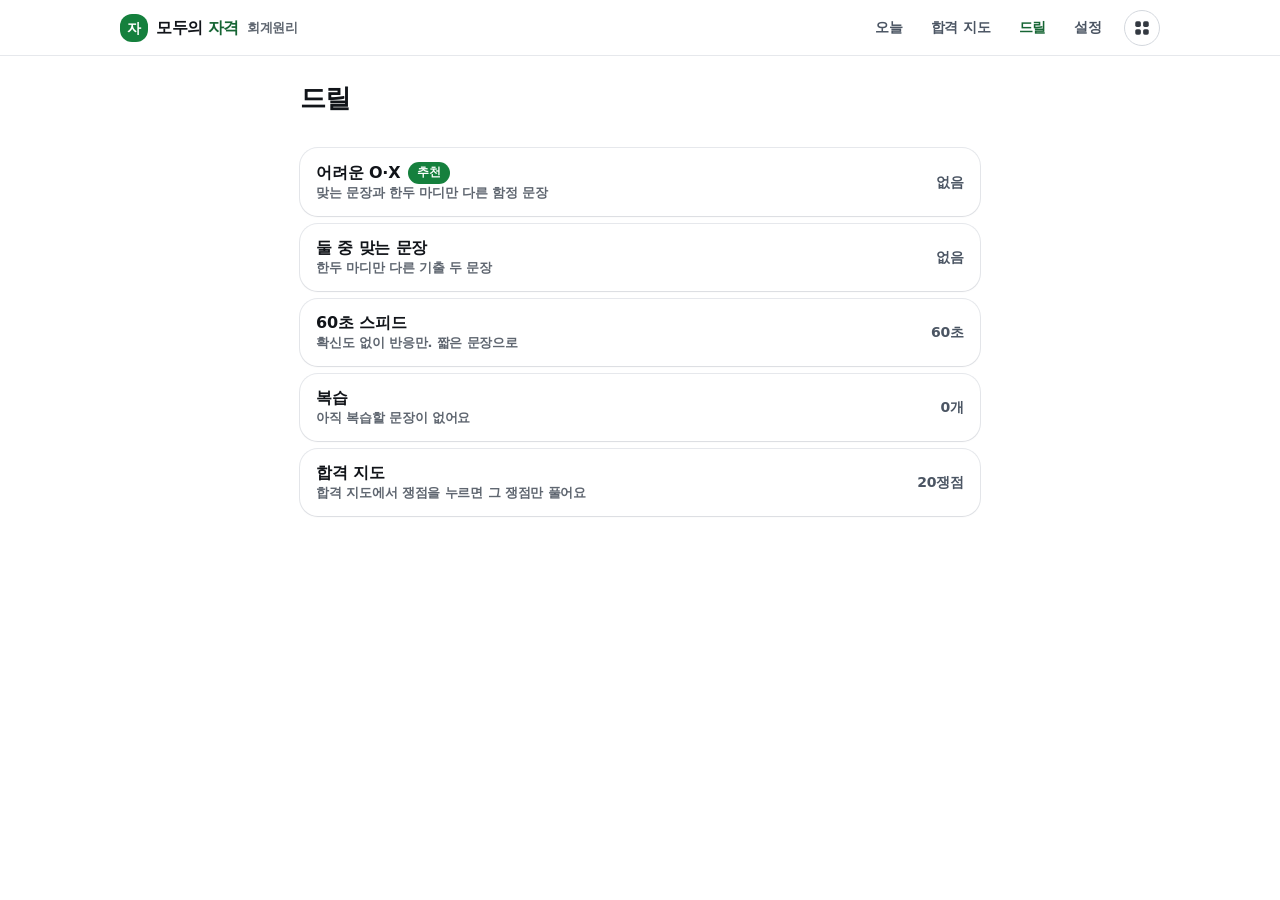
==== drill.html @ b1c2c56b "전 화면 정돈: 색 · 글자 · 판을 한 화면 규칙으로 (11-10) Co-Authored-By: Claude Sonnet 5.5 <noreply@anthropic.com>" ====
<!doctype html>
<html lang="ko">
<head>
<meta charset="utf-8">
<meta name="theme-color" content="#15803D">
<meta name="viewport" content="width=device-width,initial-scale=1,viewport-fit=cover">
<title>드릴 — 모두의 자격</title>
<link rel="icon" href="icons/favicon.svg">
<link rel="manifest" href="manifest.webmanifest">
<script>try{document.documentElement.dataset.skin=localStorage.getItem("mj.skin")||"white"}catch(e){document.documentElement.dataset.skin="white"}</script>
<link rel="stylesheet" href="css/app.css">
<style>
  .hd{padding:26px 0 4px}
  .hd h1{font-size:26px}
  .hd p{color:var(--ink-3);margin:4px 0 0}
  .row .n{font-weight:800;font-size:14px;color:var(--ink-3);white-space:nowrap}
</style>
</head>
<body>
<div class="page">
  <div class="hd"><h1>드릴</h1></div>
  <div class="list sec" id="ls"></div>
</div>
<script src="js/catalog.js"></script>
<script src="data/ready.js"></script>
<script src="js/boot.js"></script>
<script src="js/store.js"></script>
<script>
(function () {
  "use strict";
  GB.mountNav("drill.html");
  var S = GB.state(), done = Object.keys(S.pairs).filter(function (k) { return S.pairs[k].ok; }).length;
  var wrong = GB.wrongList().length, mis = Object.keys(S.ans).filter(function (id) { return S.ans[id].kind === "오개념"; }).length;
  var rows = [
    ["ox.html?mode=hard", "어려운 O·X", "맞는 문장과 한두 마디만 다른 함정 문장" + (mis ? " · 확신했는데 틀린 " + mis + "개 먼저" : ""), (GB.pairs().length ? GB.pairs().length + "개" : "없음")],
    ["ox.html?mode=pair", "둘 중 맞는 문장", "한두 마디만 다른 기출 두 문장", (GB.pairs().length ? done + " / " + GB.pairs().length : "없음")],
    ["ox.html?mode=speed", "60초 스피드", "확신도 없이 반응만. 짧은 문장으로", "60초"],
    ["ox.html?mode=wrong", "복습", wrong ? "최근에 틀린 것부터" : "아직 복습할 문장이 없어요", wrong + "개"],
    ["skilltree.html", "합격 지도", "합격 지도에서 쟁점을 누르면 그 쟁점만 풀어요", GB.nodes.length + "쟁점"]
  ];
  /* 지금 할 것: 복습할 문항이 있으면 복습, 없으면 목록 첫 줄 */
  var REC = (typeof wrong !== "undefined" && wrong && rows.filter(function (r) { return /mode=wrong/.test(r[0]); })[0]) ? "ox.html?mode=wrong" : rows[0][0];
  document.getElementById("ls").innerHTML = rows.map(function (r) {
    return '<a class="row" href="' + r[0] + '"><span class="t"><b>' + r[1] + (r[0] === REC ? '<em class="recpill">추천</em>' : "") + "</b><span>" + GB.esc(r[2]) + '</span></span><span class="n num">' + r[3] + "</span></a>";
  }).join("");
})();
</script>
<script src="js/zzsfx.js?v=1009a" defer></script><script src="js/zzajan.js?v=1009a" defer></script>
<script src="js/terrahome.js?v=1021a" data-slot=".nav .in" defer></script>
<script src="js/supa.config.js"></script>
<script src="js/research.js" data-service="jagyeok"></script>
</body>
</html>
---- css/app.css ----
.gc{display:inline-block;font-style:normal;font-size:.72em;font-weight:700;line-height:1;padding:.32em .6em;margin-left:.35em;border-radius:999px;vertical-align:.12em;color:#fff;background:#E5484D;letter-spacing:.02em}
/* ═══════════════════════════════════════════════════════════
   진격의 공시 · 행정법 — 화면 공통 (2026-09-23)

   색은 변수로만 쓴다. 화면 코드에 색을 박으면 다른 스킨이 깨진다.
   스킨 셋 — 화이트(기본: 흑백 + 빨강 하나, 모두의 통사 0922 기본과 같다) ·
             종이(크림 + 파랑, 모두의 수학) · 밤(어두움).
   ═══════════════════════════════════════════════════════════ */
@import url("https://cdn.jsdelivr.net/gh/orioncactus/pretendard@v1.3.9/dist/web/variable/pretendardvariable-dynamic-subset.min.css");

:root{
  --bg:#FFFFFF; --bg-2:#FAFAFB; --surface:#FFFFFF; --surface-2:#F7F8FA; --surface-3:#EFF1F4;
  --line:#E6E8EC; --line-2:#D3D7DD; --line-3:#B4BAC3;
  --ink:#111419; --ink-2:#333941; --ink-3:#4B5563; --ink-4:#5F6670;
  --cta:#15803D; --cta-2:#166534; --cta-soft:rgba(21,128,61,.10); --cta-line:rgba(21,128,61,.40);
  --ok:#16B364; --ok-soft:rgba(22,179,100,.10);
  --no:#E5322D; --no-soft:rgba(229,50,45,.08);
  --warn:#C2410C; --warn-soft:rgba(194,65,12,.09);      /* 오개념(확신 오답) — 빨강과 다르게 */
  --mark:rgba(21,128,61,.16);
  --lv0:#EFF1F4; --lv1:#F7C9CD; --lv2:#EE7A83; --lv3:#E5202E;   /* 성취 계단 — 진할수록 잘한 것 */
  --font:"Pretendard Variable",Pretendard,"Noto Sans KR","Malgun Gothic",system-ui,sans-serif;
  --r1:12px; --r2:12px; --r3:14px;
  --s1:8px; --s2:16px; --s3:24px; --s4:32px; --s5:48px;
  --nav-h:56px; --tab-h:62px;
  --nav-bg:rgba(255,255,255,.94);
  --shadow:0 1px 2px rgba(17,20,25,.05), 0 10px 24px -18px rgba(17,20,25,.28);
}
:root[data-skin="jelly"]{
  --bg:#FFF5F9; --bg-2:#FFEFF5; --surface:#FFFFFF; --surface-2:#FFF0F6; --surface-3:#FFE1EC;
  --line:#F6D3E0; --line-2:#EFBBD0; --line-3:#DE95B3;
  --ink:#2A1420; --ink-2:#44283A; --ink-3:#6A4659; --ink-4:#8A6377;
  --cta:#E8457F; --cta-2:#D12E68; --cta-soft:rgba(232,69,127,.09); --cta-line:rgba(232,69,127,.42);
  --ok:#16A34A; --ok-soft:rgba(132,204,22,.14);
  --no:#E11D48; --no-soft:rgba(225,29,72,.08);
  --warn:#C2410C; --warn-soft:rgba(194,65,12,.10);
  --mark:rgba(232,69,127,.16);
  --lv0:#FFE1EC; --lv1:#F9B6CE; --lv2:#F17AA6; --lv3:#E8457F;
  --nav-bg:rgba(255,245,249,.95);
}
:root[data-skin="night"]{
  --bg:#0B0D11; --bg-2:#0F1216; --surface:#14171C; --surface-2:#191D23; --surface-3:#22272E;
  --line:#262B33; --line-2:#323842; --line-3:#454D59;
  --ink:#F3F5F8; --ink-2:#D5DAE1; --ink-3:#AEB6C1; --ink-4:#8A929D;
  --cta:#16A34A; --cta-2:#22C55E; --cta-soft:rgba(22,163,74,.16); --cta-line:rgba(22,163,74,.45);
  --ok:#35D49A; --ok-soft:rgba(53,212,154,.13);
  --no:#FF4D57; --no-soft:rgba(255,77,87,.13);
  --warn:#F59E0B; --warn-soft:rgba(245,158,11,.14);
  --mark:rgba(22,163,74,.28);
  --lv0:#22272E; --lv1:#5A2A30; --lv2:#A8323B; --lv3:#FF4D57;
  --nav-bg:rgba(11,13,17,.9);
  --shadow:0 1px 2px rgba(0,0,0,.6), 0 18px 46px -22px rgba(0,0,0,.9);
}

*{box-sizing:border-box}
html{-webkit-text-size-adjust:100%}
body{margin:0;background:var(--bg);color:var(--ink);font-family:var(--font);
  font-size:16px;font-weight:500;line-height:1.6;letter-spacing:-.01em;word-break:keep-all;overflow-wrap:anywhere}
a{color:inherit}
button{font:inherit}
h1,h2,h3{letter-spacing:-.035em;line-height:1.3;margin:0;font-weight:800}
.page{max-width:760px;margin:0 auto;padding:0 16px 96px}
.muted{color:var(--ink-3)}
.num{font-variant-numeric:tabular-nums;font-weight:800}

/* ── 위 나비 (넓은 화면) · 아래 탭 (폰) ── */
.nav{position:sticky;top:0;z-index:60;height:var(--nav-h);background:var(--nav-bg);
  border-bottom:1px solid var(--line);backdrop-filter:saturate(1.2) blur(10px)}
.nav .in{max-width:1080px;margin:0 auto;height:100%;display:flex;align-items:center;gap:24px;padding:0 16px}
.logo{display:flex;align-items:baseline;gap:8px;text-decoration:none;font-weight:800;font-size:16px;letter-spacing:-.05em;white-space:nowrap}
.vh{position:absolute;width:1px;height:1px;overflow:hidden;clip:rect(0 0 0 0);white-space:nowrap}
.logo .sub{font-size:13px;font-weight:700;color:var(--ink-3);letter-spacing:-.02em}
.logo i{width:9px;height:9px;border-radius:12px;background:var(--cta);display:inline-block;transform:translateY(-1px) rotate(45deg)}
.navlinks{display:flex;gap:4px;margin-left:auto}
.navlinks a{text-decoration:none;color:var(--ink-3);font-weight:700;font-size:14px;padding:8px 12px;border-radius:var(--r1)}
.navlinks a:hover{color:var(--ink);background:var(--surface-2)}
.navlinks a.on{color:var(--ink);background:var(--surface-3)}
.tabbar{display:none}
@media (max-width:880px){
  .nav{backdrop-filter:none}                  /* fixed 자손의 기준 상자가 되어 탭이 위에 붙는다 — 끈다 */
  .navlinks{display:none}
  .tabbar{display:grid;grid-template-columns:repeat(4,1fr);position:fixed;left:0;right:0;bottom:0;z-index:70;
    height:calc(var(--tab-h) + env(safe-area-inset-bottom));padding-bottom:env(safe-area-inset-bottom);
    background:var(--nav-bg);border-top:1px solid var(--line)}
  .tabbar a{display:flex;flex-direction:column;align-items:center;justify-content:center;gap:2px;
    text-decoration:none;color:var(--ink-4);font-size:11.5px;font-weight:700}
  .tabbar a svg{width:22px;height:22px}
  .tabbar a.on{color:var(--cta)}
}

/* ── 부품 ── */
.card{background:var(--surface);border:1px solid var(--line);border-radius:var(--r3);padding:20px}
.btn{appearance:none;display:inline-flex;align-items:center;justify-content:center;gap:8px;
  border:0;border-radius:var(--r2);background:var(--cta);color:#fff;font-weight:800;font-size:16px;
  padding:15px 22px;cursor:pointer;text-decoration:none;transition:transform .08s,background .12s}
.btn:hover{background:var(--cta-2)}
.btn:active{transform:translateY(1px)}
.btn.block{display:flex;width:100%}
.btn.ghost{background:transparent;color:var(--ink-2);border:1.5px solid var(--line-2)}
.btn.ghost:hover{border-color:var(--ink-4);background:var(--surface-2)}
.btn.sm{font-size:14px;padding:10px 14px}
.btn:disabled{opacity:.4;cursor:default}
.chip{display:inline-flex;align-items:center;gap:4px;font-size:13px;font-weight:700;color:var(--ink-3);
  border:1px solid var(--line-2);border-radius:999px;padding:2px 10px;white-space:nowrap}
.chip.cta{color:var(--cta);border-color:var(--cta-line);background:var(--cta-soft)}
.bdg{position:absolute;top:-9px;right:10px;font-size:11.5px;font-weight:800;color:#fff;background:var(--cta);
  border-radius:999px;padding:1px 8px}
.bar{height:6px;border-radius:999px;background:var(--surface-3);overflow:hidden}
.bar i{display:block;height:100%;background:var(--cta);border-radius:999px}
.sec{margin-top:28px}
.sec>h2{font-size:16px;margin-bottom:10px;color:var(--ink-2)}
.list{display:flex;flex-direction:column;gap:8px}
.row{display:flex;align-items:center;gap:12px;padding:14px 16px;background:var(--surface);
  border:1px solid var(--line);border-radius:var(--r2);text-decoration:none}
.row:hover{border-color:var(--line-3)}
.row .t{flex:1;min-width:0}
.row .t b{display:block;font-size:16px}
.row .t span{display:block;font-size:14px;color:var(--ink-3)}
.row .go{color:var(--ink-4);font-weight:800}

/* ── O·X 한 문장 ── */
.prog{display:flex;gap:4px;margin:14px 0 10px}
.prog i{flex:1;height:5px;border-radius:999px;background:var(--surface-3)}
.prog i.ok{background:var(--ok)} .prog i.no{background:var(--no)} .prog i.warn{background:var(--warn)} .prog i.now{background:var(--ink-4)}
.qcard{background:var(--surface);border:1px solid var(--line-2);border-radius:var(--r3);padding:22px 20px}
.qcard .src{display:flex;flex-wrap:wrap;gap:6px;align-items:center;margin-bottom:12px}
.qcard .src .chip{max-width:100%;white-space:normal;border-radius:12px;line-height:1.35;padding:3px 10px}
.sent{font-size:20px;line-height:1.7;font-weight:600;letter-spacing:-.02em;margin:0}
mark{background:var(--mark);color:inherit;border-radius:12px;padding:0 1px}
.step{margin-top:18px}
.step h3{font-size:14px;color:var(--ink-3);font-weight:700;margin-bottom:8px}
.conf{display:grid;grid-template-columns:repeat(2,1fr);gap:8px}
.conf button{appearance:none;border:1.5px solid var(--line-2);background:var(--surface);color:var(--ink-2);
  border-radius:var(--r2);padding:12px 6px;font-size:16px;font-weight:700;cursor:pointer}
.conf button[aria-pressed="true"]{border-color:var(--cta);color:var(--cta-2);background:var(--cta-soft)}
.oxb{display:grid;grid-template-columns:1fr 1fr;gap:10px;margin-top:10px}
.oxb button{appearance:none;border:2px solid var(--line-2);background:var(--surface-2);color:var(--ink);
  border-radius:var(--r3);height:150px;font-size:26px;font-weight:800;cursor:pointer;line-height:1}
@media (max-width:420px){.oxb button{height:120px;font-size:26px}}
.oxb button:disabled{cursor:default;opacity:.35}
.oxb button[data-s="ok"]{border:3px solid var(--ok);color:var(--ok);background:var(--ok-soft);opacity:1}
.oxb button[data-s="no"]{border:3px solid var(--no);color:var(--no);background:var(--no-soft);opacity:1}
.hint{font-size:14px;color:var(--ink-4);text-align:center;margin-top:8px}
.verdict{margin-top:14px;border-radius:var(--r3);padding:16px 18px;border:1.5px solid var(--line-2);background:var(--surface-2)}
.verdict.good{border-color:var(--ok);background:var(--ok-soft)}
.verdict.bad{border-color:var(--no);background:var(--no-soft)}
.verdict.warn{border-color:var(--warn);background:var(--warn-soft)}
.verdict .top{display:flex;align-items:center;gap:10px;margin-bottom:6px}
.verdict .mk{font-size:20px;font-weight:800;line-height:1}
.verdict.good .mk{color:var(--ok)} .verdict.bad .mk{color:var(--no)} .verdict.warn .mk{color:var(--warn)}
.verdict .say{font-size:16px;font-weight:700;margin:0}
.verdict .ans{font-size:14px;color:var(--ink-2);margin:8px 0 0}
.pair{margin-top:12px;border-top:1px dashed var(--line-2);padding-top:12px}
.pair .lab{font-size:13px;font-weight:800;color:var(--ink-3);margin-bottom:6px}
.pair p{margin:0 0 6px;font-size:16px;line-height:1.65}
.acts{display:flex;gap:8px;margin-top:14px}
.acts .btn{flex:1}
.tmr{height:4px;border-radius:999px;background:var(--surface-3);overflow:hidden;margin-top:12px}
.tmr i{display:block;height:100%;background:var(--ink-3);transition:width .1s linear}
.tmr.low i{background:var(--no)}

/* 짝 두 문장 고르기 */
.two{display:grid;gap:10px;margin-top:12px}
.two button{appearance:none;text-align:left;border:2px solid var(--line-2);background:var(--surface);color:var(--ink);
  border-radius:var(--r3);padding:14px 16px;font-size:16px;line-height:1.65;font-weight:600;cursor:pointer;display:flex;gap:10px}
.two button b{flex:none;width:26px;height:26px;border-radius:50%;background:var(--surface-3);display:grid;place-items:center;font-size:14px}
.two button[data-s="ok"]{border:3px solid var(--ok);background:var(--ok-soft)}
.two button[data-s="no"]{border:3px solid var(--no);background:var(--no-soft)}
.two button:disabled{cursor:default}

/* 맞는 문장 모아 읽기 */
.readlist{display:flex;flex-direction:column;gap:10px;margin-top:12px}
.readlist p{margin:0;background:var(--surface);border:1px solid var(--line);border-left:4px solid var(--ok);
  border-radius:var(--r2);padding:12px 14px;font-size:16px;line-height:1.7}
.readlist p small{display:block;color:var(--ink-4);font-size:13px;margin-top:4px}

/* 끝 화면 */
.done{text-align:center;padding:36px 8px}
.done .big{font-size:26px;font-weight:800;letter-spacing:-.05em;line-height:1}
.grid3{display:grid;grid-template-columns:repeat(3,1fr);gap:8px;margin-top:16px}
.grid3 div{background:var(--surface);border:1px solid var(--line);border-radius:var(--r2);padding:12px 6px;text-align:center}
.grid3 b{display:block;font-size:20px;font-weight:800}
.grid3 span{font-size:13px;color:var(--ink-3)}

/* ── 스킬트리(옛 판 궤도) 호환 토큰 — skilltree.html 이 옛 base.css 이름을 쓴다 ── */
:root{
  --title:var(--font); --kr:var(--font); --mono:var(--font); --tw:800; --tls:-.05em; --s6:64px;
  --red:var(--cta); --red-2:var(--cta-2); --red-soft:var(--cta-soft); --red-line:var(--cta-line);
  --stage:#FFFFFF; --stage-2:#FFFFFF; --stage-line:#DEE1E6; --stage-ink:#111419; --stage-ink-2:#6B717A;
  --star:#E6E8EC; --neb-1:rgba(229,32,46,.07); --neb-2:rgba(17,20,25,.03); --core-glow:#E5202E;
  --fam-geo:#E5202E; --fam-soc:#8E1420; --fam-eth:#FF6A74; --mint:#B0353A;
}
:root[data-skin="jelly"]{
  --stage:#FFFFFF; --stage-2:#FFF7FA; --stage-line:#F6D3E0; --stage-ink:#2A1420; --stage-ink-2:#6A4659;
  --star:#F6D3E0; --neb-1:rgba(232,69,127,.07); --neb-2:rgba(42,20,32,.03); --core-glow:#E8457F;
  --fam-geo:#E8457F; --fam-soc:#9D174D; --fam-eth:#F472B6; --mint:#BE185D;
}
:root[data-skin="night"]{
  --stage:#070B14; --stage-2:#0C1424; --stage-line:#2B3D5C; --stage-ink:#DEE8F8; --stage-ink-2:#A9BEDF;
  --star:#CFE0FF; --neb-1:rgba(66,110,190,.18); --neb-2:rgba(150,80,200,.14); --core-glow:#4E7BD6;
  --fam-geo:#4FC3E8; --fam-soc:#F5CC4A; --fam-eth:#B48CF2; --mint:#2FE0CE;
}

/* 아래 메뉴는 풀이 화면에도 둔다(선호대장 1차 — 반드시 있어야 함). 「다음」이 메뉴에 깔리지 않게 아래 여백을 넉넉히 */
.focus .page{padding-bottom:calc(var(--tab-h) + 48px)}
#after{scroll-margin-bottom:calc(var(--tab-h) + 24px)}
/* 사례형 문장 — 발문의 사례 글을 문장 위에 붙인다 */
.case{font-size:14px;line-height:1.65;color:var(--ink-2);background:var(--surface-2);border:1px solid var(--line);
  border-radius:var(--r2);padding:10px 12px;margin-bottom:12px}
.case b{display:inline-block;font-size:13px;font-weight:800;color:var(--ink-3);margin-right:6px}

/* ── 1차 판정 반영(0924) — 점등·보상·징검다리·해설 보기 ── */
.qcard.glow-ok{background:var(--ok-soft);border-color:var(--ok)}
.qcard.glow-no{background:var(--no-soft);border-color:var(--no)}
.reward{display:inline-flex;align-items:center;gap:4px;font-weight:800;color:var(--ok);font-size:16px;animation:pop .5s ease}
@keyframes pop{0%{transform:scale(.6);opacity:0}60%{transform:scale(1.15);opacity:1}100%{transform:scale(1)}}
.stones{display:flex;align-items:center;gap:6px;margin:14px 0 10px;min-width:0}
.stones i{width:12px;height:12px;border-radius:12px;background:var(--surface-3);flex:0 1 12px;min-width:4px}
.stones i.ok{background:var(--ok)} .stones i.no{background:var(--no)} .stones i.warn{background:var(--warn)}
.stones i.now{background:var(--ink);transform:scale(1.25)}
.stones .left{margin-left:auto;flex:none;padding-left:6px;font-size:14px;font-weight:800;color:var(--ink-3);white-space:nowrap}
.expl{margin-top:10px}
.expl>button{appearance:none;border:0;background:none;padding:6px 0;font-weight:800;font-size:14px;color:var(--ink-2);cursor:pointer;text-decoration:underline;text-underline-offset:4px}
.expl .body{display:none}
.expl.open .body{display:block}
/* 홈 — 불꽃·방패·출석 */
.flame{display:inline-flex;align-items:center;gap:4px}
.flame svg{width:22px;height:22px}
.shield{display:inline-flex;align-items:center;gap:8px;font-weight:800}
.shield svg{width:34px;height:38px}
.cal{display:grid;grid-template-columns:repeat(7,1fr);gap:4px;margin-top:8px}
.cal i{aspect-ratio:1;border-radius:12px;background:var(--surface-3);font-style:normal;font-size:11.5px;font-weight:800;
  display:grid;place-items:center;color:var(--ink-4)}
.cal i.on{background:var(--cta);color:#fff}
.cal i.today{outline:2px solid var(--ink);outline-offset:-2px}
.cal i.blank{background:none}
.cal b{font-size:11.5px;text-align:center;color:var(--ink-3)}

/* 기출 풀기(4지선다) */
.mcb{display:grid;gap:8px;margin-top:10px}
.mcb button{appearance:none;text-align:left;border:2px solid var(--line-2);background:var(--surface-2);color:var(--ink);
  border-radius:var(--r3);padding:14px 16px;font-size:16px;line-height:1.6;font-weight:600;cursor:pointer;display:flex;gap:10px}
.mcb button b{flex:none;font-weight:800}
.mcb button:disabled{cursor:default}
.mcb button[data-s="ok"]{border:3px solid var(--ok);background:var(--ok-soft)}
.mcb button[data-s="no"]{border:3px solid var(--no);background:var(--no-soft)}
.mcb.lock{opacity:.35;pointer-events:none}
.mcdata{white-space:pre-wrap;font-size:14px;line-height:1.75}

/* 발문 주제 — 선지가 주제를 받아 쓰는 과목(행정학 등) */
.topic{display:inline-block;font-size:14px;font-weight:800;color:var(--ink);background:var(--surface-3);border-radius:var(--r1);padding:3px 10px;margin-bottom:10px}

/* ── 2026-11-10 브랜드 포인트 색 통일 — 공용 zzstrat.js 의 빨강·검정 단추를 이 앱 포인트 색으로(공용 파일은 안 고침) ── */
html #zsy .nx{background:var(--cta)}
html #zsy .pg i{background:var(--cta)}
html .zs-fab,html .zs-btn{border-color:var(--cta)}
html .zs-fab svg,html .zs-btn svg{color:var(--cta)}
html #zs .vl i{background:var(--cta)}
.stones i.now{background:var(--cta)}
html #zs,html #zst,html #zsy{--zs-red:var(--cta)}
html #zzc .bub .go{background:var(--cta)}
html #zzc .bub .dots i.on{background:var(--cta)}

/* ══ 2026-11-10 화면 표준(테라러닝_허브\공용\디자인\화면표준_1110.md) — 흰 화면 기준. 밤·젤리 스킨은 색만 자기 값, 크기·모양은 이 표준 ══ */
:root{--pt-ink:color-mix(in srgb,var(--cta) 78%,#111419);--card-sh:0 1px 2px rgba(17,20,25,.05),0 0 0 1px #E6E8EC;--nav-h:56px;--tab-h:62px}
html body .page{max-width:720px;padding:0 20px calc(var(--tab-h) + 40px + env(safe-area-inset-bottom))}
html .th-home{display:none!important}

/* 1. 머리띠 */
html body .nav{height:56px;background:rgba(255,255,255,.94);border-bottom:1px solid #E6E8EC}
:root[data-skin="night"] body .nav{background:var(--nav-bg);border-bottom-color:var(--line)}
html body .nav .in{max-width:1080px;gap:10px;padding:0 20px}
html body .logo{flex:1 1 auto;min-width:0;align-items:center;gap:8px;font:800 16px/1 var(--font);letter-spacing:-.03em}
html body .logo i{display:none}
html body .logo .mk{flex:none;width:28px;height:28px;border-radius:12px;background:var(--cta);color:#fff;display:grid;place-items:center;font:800 14px/1 var(--font);letter-spacing:0}
html body .logo .nm{white-space:nowrap;color:var(--ink)}
html body .logo .nm em{font-style:normal;color:var(--pt-ink)}
html body .logo .sub{min-width:0;overflow:hidden;text-overflow:ellipsis;white-space:nowrap;font:600 13px/1 var(--font);color:#5F6670;letter-spacing:-.01em}
html body .navlinks{margin-left:0}
.gridbtn{flex:none;width:36px;height:36px;border-radius:50%;border:1px solid #D3D7DD;background:var(--surface);color:var(--ink-2);display:grid;place-items:center;text-decoration:none}
.gridbtn svg{width:18px;height:18px}

/* 2. 아래 탭 */
@media (max-width:959px){
  html body .nav .navlinks{display:none}
  html body .tabbar{display:grid;grid-template-columns:none;grid-auto-flow:column;grid-auto-columns:1fr;position:fixed;left:0;right:0;bottom:0;z-index:70;
    height:calc(62px + env(safe-area-inset-bottom));padding-bottom:env(safe-area-inset-bottom);background:rgba(255,255,255,.94);border-top:1px solid #E6E8EC;backdrop-filter:blur(10px)}
  :root[data-skin="night"] body .tabbar{background:var(--nav-bg);border-top-color:var(--line)}
}
@media (min-width:960px){html body .tabbar{display:none}}
html body .tabbar a{gap:3px;color:#5F6670;font:700 11.5px/1 var(--font);background:none}
html body .tabbar a svg{width:23px;height:23px;stroke-width:2.1}
html body .tabbar a.on{color:var(--pt-ink);background:none}
html body .navlinks a.on{background:none;color:var(--pt-ink)}
/* 떠 있는 합격전략 알약 — 탭 위 12px · 오른쪽 16px */
html #strat{position:fixed;right:16px;bottom:calc(62px + 12px + env(safe-area-inset-bottom));z-index:65;margin:0!important;width:auto}
html .zs-btn,html .zs-fab{position:fixed;right:16px;bottom:calc(62px + 12px + env(safe-area-inset-bottom));left:auto;top:auto;z-index:65;height:38px;display:inline-flex;align-items:center;gap:6px;
  padding:0 14px;border-radius:999px;background:#fff;border:1.5px solid var(--cta);color:var(--pt-ink);font:800 14px/1 var(--font);box-shadow:var(--card-sh)}
@media (min-width:960px){html #strat,html .zs-btn,html .zs-fab{bottom:24px}}
html #strat .zs-btn{position:static}
.focus .zs-btn,.focus .zs-fab,.focus #strat{display:none}

/* 공통 부품 */
html body .card{border-radius:18px;border:0;box-shadow:var(--card-sh)}
html body .btn{min-height:54px;padding:0 22px;border-radius:14px;font:800 16px/1 var(--font);background:var(--cta);color:#fff;box-shadow:none}
html body .btn:hover{background:var(--cta-2)}
html body .btn.ghost{background:transparent;color:var(--ink-2);box-shadow:none}
html body .btn.sm{min-height:40px;font-size:14px;border-radius:12px}
html body .btn.block{box-shadow:0 14px 30px -14px color-mix(in srgb,var(--cta) 60%,transparent)}

/* 3. 홈 */
html body .subs{gap:8px;padding:14px 0 0}
html body .subs a,html body .subs span{height:34px;display:inline-flex;align-items:center;padding:0 14px;border-radius:999px;border:1px solid #D3D7DD;background:var(--surface);color:#4B5563;font:700 14px/1 var(--font)}
html body .subs a.on{background:var(--cta-soft);border-color:transparent;color:var(--pt-ink)}
html body .subs span{color:#5F6670;border-style:dashed}
html body .exam{padding:18px 0 0}
html body .exam .k{font:600 13px/1.4 var(--font);color:#5F6670;display:block}
html body .exam .d{font:800 26px/1.1 var(--font);letter-spacing:-.04em;margin-top:4px}
html body .exam .d small{font:700 13px/1 var(--font);color:#5F6670;margin-left:8px;letter-spacing:-.01em}
html body .todo{margin-top:16px;padding:18px;border:0;border-radius:18px;background:var(--surface);box-shadow:var(--card-sh)}
html body .todo h2{font:800 20px/1.3 var(--font)}
html body .todo .t{font:600 14px/1.5 var(--font);color:#4B5563;margin:4px 0 0}
html body .todo ul,html body .todo ol{list-style:none;margin:14px 0 16px;padding:0;display:flex;flex-direction:column;gap:6px;counter-reset:s}
html body .todo li{display:grid;grid-template-columns:34px minmax(0,1fr) auto;column-gap:12px;align-items:center;padding:8px 10px;border-radius:14px;counter-increment:s;background:none;font-size:inherit}
html body .todo li::before{content:counter(s);grid-row:1/3;grid-column:1;position:static;width:34px;height:34px;border-radius:50%;background:#EFF1F4;color:#4B5563;display:grid;place-items:center;font:800 14px/1 var(--font)}
html body .todo li.ok::before{content:"✓";color:#16B364}
html body .todo li:first-child:not(.up):not(.ok),html body .todo li.now{background:var(--cta-soft)}
html body .todo li:first-child:not(.up):not(.ok)::before,html body .todo li.now::before{background:var(--cta);color:#fff}
html body .todo li b{grid-column:2;grid-row:1;min-width:0;display:block;font:800 14px/1.3 var(--font);color:var(--ink);letter-spacing:-.02em}
html body .todo li>span{grid-column:2;grid-row:2;display:block;font:600 13px/1.4 var(--font);color:var(--ink-4)}
html body .todo li>span.mn{grid-column:3;grid-row:1/3;font:700 13px/1 var(--font);color:#4B5563;white-space:nowrap}
html body .todo li[data-href]{cursor:pointer}
html body .todo .bar{margin:0 0 14px}
html body .todo .btn.block{display:flex;width:100%;margin-top:0}
html body .todo .btn.block+.btn.block{margin-top:10px}
html body .mini{gap:10px;margin-top:12px}
html body .mini div{padding:14px 16px;border:0;border-radius:18px;background:var(--surface);box-shadow:var(--card-sh)}
html body .mini b{font:800 20px/1.2 var(--font)}
html body .mini span{font:600 13px/1.4 var(--font);color:#5F6670}
html body .att{margin-top:12px;padding:16px;border-radius:18px;background:var(--surface);box-shadow:var(--card-sh)}
html body .att h3{font:800 16px/1.3 var(--font);color:var(--ink);margin-bottom:10px}
html body .att summary{font:700 14px/1.4 var(--font);color:var(--ink-2);cursor:pointer}
html body .cal.wkrow{display:flex;justify-content:space-between;gap:4px;margin-top:0}
html body .cal.wkrow i{flex:none;width:34px;height:34px;aspect-ratio:auto;border-radius:50%;background:#EFF1F4;color:#4B5563;font:700 13px/1 var(--font);display:grid;place-items:center}
html body .cal.wkrow i.on{background:var(--cta);color:#fff}
html body .cal.wkrow i.today{outline:2px solid var(--cta);outline-offset:1px}
html body .alt{margin-top:24px}
html body .alt h3{font:800 14px/1.3 var(--font);color:var(--ink);margin-bottom:10px}
html body .row{padding:14px 16px;border:0;border-radius:18px;background:var(--surface);box-shadow:var(--card-sh)}
html body .row .t b{font:800 16px/1.3 var(--font)}
html body .row .t span{font:600 13px/1.4 var(--font);color:#5F6670}
html body .row .go{flex:none;width:32px;height:32px;border-radius:50%;background:#F6F7F9;display:grid;place-items:center;font-size:16px;color:#4B5563}

/* 4. 문제 화면 */
.focus .tabbar,.focus .nav{display:none}
.focus .page{padding-bottom:calc(54px + 44px + env(safe-area-inset-bottom))}
html body .hd{display:flex;align-items:center;gap:10px}
html body.focus .hd{position:sticky;top:0;z-index:60;height:56px;margin:0 -20px;padding:0 20px;background:rgba(255,255,255,.94);border-bottom:1px solid #E6E8EC}
:root[data-skin="night"] body.focus .hd{background:var(--nav-bg);border-bottom-color:var(--line)}
html body.focus .hd h1{flex:1;min-width:0;font:800 16px/1.2 var(--font);letter-spacing:-.03em;white-space:nowrap;overflow:hidden;text-overflow:ellipsis}
html body.focus .hd .cnt{flex:none;font:700 13px/1 var(--font);color:#4B5563}
html body.focus .hd .x,html body.focus .hd .bk{flex:none;width:36px;height:36px;border-radius:50%;border:1px solid #D3D7DD;display:grid;place-items:center;padding:0;color:var(--ink-2);text-decoration:none;font-size:16px;line-height:1}
html body.focus .hd .bk{font-size:26px;padding-bottom:3px}
html body .stones{display:block;position:sticky;top:56px;z-index:59;height:4px;margin:0 -20px;padding:0;border-radius:0;background:#EFF1F4;overflow:hidden;max-width:none}
html body .stones i{display:block;height:100%;width:0;border-radius:0;background:var(--cta);transform:none;transition:width .25s}
html body .qcard{margin-top:16px;padding:18px;border:0;border-radius:18px;background:var(--surface);box-shadow:var(--card-sh)}
html body .qcard.glow-ok,html body .qcard.glow-no{background:var(--surface);border:0}
html body .qcard .src{gap:6px;margin-bottom:12px}
html body .qcard .chip{height:26px;padding:0 10px;border:0;border-radius:999px;background:#F6F7F9;color:#4B5563;font:700 13px/1 var(--font);display:inline-flex;align-items:center}
html body .sent{font:600 16px/1.6 var(--font);color:var(--ink)}
html body .step{margin-top:14px}
html body .step h3{font:700 13px/1.3 var(--font);color:#4B5563;margin-bottom:8px}
html body .conf{gap:10px}
html body .conf button{height:44px;padding:0;border-radius:12px;border:1.5px solid #D3D7DD;background:var(--surface);color:var(--ink);font:700 14px/1 var(--font)}
html body .conf button[aria-pressed="true"]{border-color:var(--cta);background:var(--cta-soft);color:var(--pt-ink)}
html body .oxb{gap:10px;margin-top:10px}
html body .oxb button{height:64px;border-radius:14px;border:1.5px solid #D3D7DD;background:var(--surface);color:var(--ink);font:800 26px/1 var(--font);opacity:1}
html body .oxb button:disabled{opacity:1;color:#5F6670}
html body .oxb button[data-s="ok"]{border:1.5px solid #16B364;color:#16B364;background:rgba(22,179,100,.10)}
html body .oxb button[data-s="no"]{border:1.5px solid #E5322D;color:#E5322D;background:rgba(229,50,45,.08)}
html body .mcb button,html body .two button{min-height:52px;border-radius:14px;border:1.5px solid #D3D7DD;background:var(--surface);padding:12px 14px;font:600 16px/1.5 var(--font);color:var(--ink)}
html body .mcb button[data-s="ok"],html body .two button[data-s="ok"]{border:1.5px solid #16B364;background:rgba(22,179,100,.10)}
html body .mcb button[data-s="no"],html body .two button[data-s="no"]{border:1.5px solid #E5322D;background:rgba(229,50,45,.08)}
html body .hint{font:600 13px/1.4 var(--font);color:#5F6670}
html body .verdict{margin-top:14px;padding:14px 16px;border:0;border-radius:14px}
html body .verdict.good{background:rgba(22,179,100,.08)}
html body .verdict.bad{background:rgba(229,50,45,.06)}
html body .verdict .say,html body .verdict .top b{font:800 14px/1.4 var(--font)}
html body .verdict.good .mk{color:#16B364}
html body .verdict.bad .mk{color:#E5322D}
html body .acts{position:sticky;bottom:0;z-index:50;margin:16px -20px 0;padding:10px 20px calc(10px + env(safe-area-inset-bottom));background:var(--surface);border-top:1px solid #E6E8EC}
html body .acts .btn{min-height:54px;box-shadow:none}

/* 5. 설정·목록 */
html body .hd h1{font:800 26px/1.3 var(--font)}
html body details{border:0;border-radius:18px;box-shadow:var(--card-sh);background:var(--surface)}
html body summary{font:800 16px/1.3 var(--font)}
html body .seg button{min-height:44px;padding:0 14px;border-radius:12px;border:1.5px solid #D3D7DD;background:var(--surface);color:var(--ink-2);font:700 14px/1 var(--font)}
html body .seg button[aria-pressed="true"]{border-color:var(--cta);background:var(--cta-soft);color:var(--pt-ink)}
html body input[type=text],html body input[type=date]{min-height:44px;border-radius:12px;border:1.5px solid #D3D7DD}
html body .acts{position:fixed;left:0;right:0;bottom:0;margin:0}
html body .verdict.warn{background:rgba(229,50,45,.06)}
html body .verdict.warn .mk{color:#E5322D}
html body .att details{margin-top:10px;border:0;border-radius:0;box-shadow:none;background:none}
html body .att summary{padding:0;display:block}
html .f #strat,html .f .zs-btn{position:static;right:auto;bottom:auto;z-index:auto}
html body .att summary{display:list-item}
:root[data-skin="night"]{--card-sh:0 0 0 1px var(--line)}
html body .page{padding-bottom:calc(62px + 38px + 24px + env(safe-area-inset-bottom))}
html .zs-btn,html .zs-fab{box-shadow:0 6px 18px -8px rgba(17,20,25,.22)}
html #strat .zs-btn{box-shadow:0 6px 18px -8px rgba(17,20,25,.22)}
html .f .zs-btn{box-shadow:none}
.gridbtn svg{fill:currentColor;stroke:none}
/* 풀이 창 단추 자리(화면표준 8절) — 문제 판 바로 아래 왼쪽 */
html body .padrow{display:flex;justify-content:flex-start;margin-top:10px}
body.tpad-open .page{padding-bottom:calc(64vh + 54px + 40px)}
body.tpad-open .acts{bottom:min(64vh,calc(100vh - 72px));z-index:2147481001}
body.tpad-big .acts{display:none}
html body .padrow,html body .padrow .tpad-btn{scroll-margin-top:132px;scroll-margin-bottom:110px}
html body #tpad .hd{position:static!important;margin:0!important;height:auto!important;padding:10px 14px 8px!important;background:none!important;border-bottom:0!important;gap:8px!important}
/* tera-pad.js 는 창을 처음 열 때에야 스타일을 싣는다 → 단추 모양을 앱 css 가 먼저 준다(8절 표준 단추) */
.tpad-btn{display:inline-flex;align-items:center;gap:7px;height:44px;padding:0 14px;border-radius:12px;border:1.5px solid #D3D7DD;background:#fff;color:#111419;font:700 14px/1 var(--font);cursor:pointer}
.tpad-btn svg{width:18px;height:18px;flex:none;color:var(--cta)}
/* 화면표준 10절 — 「추천」 표시: 높이 22px 알약 · 포인트 단색 바탕 · 흰 글자 800 11.5px. 한 화면에 한 곳만 */
.recpill{display:inline-flex;align-items:center;height:22px;padding:0 9px;border-radius:999px;background:var(--cta);color:#fff;font:800 11.5px/1 var(--font);margin-left:8px;vertical-align:middle;font-style:normal;letter-spacing:0}
html body .tiercard{display:flex;align-items:center;gap:14px;margin-top:16px;padding:14px 18px;border-radius:18px;background:var(--surface);box-shadow:var(--card-sh)}
html body .tiercard b{display:block;font:800 20px/1.2 var(--font)}
html body .tiercard span{font:600 13px/1.4 var(--font);color:#5F6670}
html body .tm-go{color:#fff}

/* ── tera-q.css (공용 문제 화면 부품, 2026-11-10) ── */
/* 테라러닝 문제 화면 공용 모양 (2026-11-10 허브) — 크기 · 배치의 본은 마이메르시 문풀 화면(실측 값은 화면표준 12절)
 * 색은 앱의 --pt. 클래스는 전부 tq- 로 시작한다. tera-q.js 와 같이 싣는다.
 * 화면 틀: .tq-top(머리) → .tq-prog(진행) → .tq-meta(번호 · 최빈출 · 단추) → .tq-stem(발문) → .tq-choices | .tq-ox → .tq-exp(해설) · .tq-bar(아래 줄) · .tq-omr(답안 번호판)
 */
:root { --tq-p: var(--pt, var(--t-app, var(--cta, #E5202E))); --tq-ps: color-mix(in srgb, var(--tq-p) 8%, #fff); --tq-pi: color-mix(in srgb, var(--tq-p) 78%, #111419);
  --tq-ink: #111827; --tq-ink2: #333941; --tq-sub: #5F6670; --tq-line: #E2E8F0; --tq-fill: #F1F5F9; --tq-ok: #16B364; --tq-no: #E5322D; }

/* 머리: ‹ 과목 이름 …… 시간 */
.tq-top { display: flex; align-items: center; gap: 8px; height: 56px; padding: 0 16px; }
.tq-top .tq-back { width: 36px; height: 36px; border: 0; background: none; font-size: 20px; color: var(--tq-ink); cursor: pointer; }
.tq-top b { flex: 1; font-weight:600;font-size:20px;line-height:20px; color: #0F172A; letter-spacing: -.5px; white-space: nowrap; overflow: hidden; text-overflow: ellipsis; }
.tq-top time { font-weight:500;font-size:14px;line-height:1; color: var(--tq-sub); font-variant-numeric: tabular-nums; }

/* 진행 막대 + 남은 수 */
.tq-prog { display: flex; align-items: center; gap: 12px; margin: 8px 0 22px; }
.tq-prog i { flex: 1; height: 8px; border-radius: 999px; background: var(--tq-fill); overflow: hidden; }
.tq-prog i u { display: block; height: 100%; border-radius: 999px; background: var(--tq-p); transition: width .3s; }
.tq-prog span { font-weight:500;font-size:13px;line-height:1; color: var(--tq-sub); white-space: nowrap; } .tq-prog span b { font-weight: 800; color: var(--tq-ink); }

/* 번호 줄 */
.tq-meta { display: flex; align-items: center; gap: 10px; min-height: 36px; margin-bottom: 10px; }
.tq-meta .tq-no { font-weight:500;font-size:14px;line-height:1; color: #5F6670; }
.tq-meta .tq-sp { flex: 1; }
.tq-stars { font-size: 14px; line-height: 1; letter-spacing: 1px; } .tq-stars b { color: var(--tq-p); font-weight: 500; } .tq-stars i { color: #E2E8F0; font-style: normal; }
.tq-tier { display: inline-grid; place-items: center; width: 22px; height: 22px; border-radius: 50%; font-weight: 800; font-size: 13px; line-height: 1; color: #fff; }
.tq-tier-S { background: var(--tq-p); } .tq-tier-A { background: color-mix(in srgb, var(--tq-p) 55%, #fff); } .tq-tier-B { background: color-mix(in srgb, var(--tq-p) 18%, #fff); color: var(--tq-pi); } .tq-tier-C { background: #E9ECF0; color: #5F6670; }
.tq-badge { display: inline-flex; align-items: center; gap: 3px; font-weight:500;font-size:13px;line-height:1; color: #4B5563; }
.tq-badge svg { width: 14px; height: 14px; color: #F97316; } .tq-badge b { font-weight: 600; }
.tq-icon { flex: none; width: 32px; height: 32px; border-radius: 999px; border: 1px solid var(--tq-line); background: #fff; color: #5F6670; display: grid; place-items: center; cursor: pointer; padding: 0; }
.tq-icon svg { width: 17px; height: 17px; } .tq-icon.is-on { background: var(--tq-p); border-color: var(--tq-p); color: #fff; }

/* 발문 */
.tq-stem { font-weight:600;font-size:20px;line-height:30px; color: var(--tq-ink); letter-spacing: -.5px; word-break: keep-all; overflow-wrap: anywhere; margin: 0 0 22px; }
.tq-box { margin: -8px 0 22px; padding: 14px 16px; border-radius: 12px; background: #F8FAFC; border: 1px solid var(--tq-line); font-weight:500;font-size:16px;line-height:28px; color: var(--tq-ink2); }

/* 개념어: 물결 밑줄 + 뜻 말풍선 */
.tq-term { padding: 0 1px; border-radius: 0; cursor: help; color: inherit; text-decoration: none; outline: none;
  background: linear-gradient(transparent 62%, color-mix(in srgb, var(--tq-p) 22%, #fff) 0); transition: background .15s; }
.tq-term:hover, .tq-term:focus, .tq-term.is-on { background: color-mix(in srgb, var(--tq-p) 22%, #fff); }
.tq-terms-off .tq-term { color: inherit; text-decoration: none; cursor: inherit; background: none; padding: 0; pointer-events: none; }
.tq-bubble { --tail: 50%; position: fixed; z-index: 2147482000; max-width: min(320px, calc(100vw - 16px)); padding: 9px 14px; background: #fff; color: #1E293B; font: 600 13px/1.45 'Pretendard Variable', Pretendard, -apple-system, 'Malgun Gothic', sans-serif; letter-spacing: -.2px;
  border: 0; border-radius: 14px; box-shadow: 0 14px 34px -14px rgba(15, 23, 42, .45), 0 0 0 1px #E2E8F0; word-break: keep-all; }
.tq-bubble::after { content: ""; position: absolute; top: 100%; left: var(--tail); width: 10px; height: 10px; margin: -5px 0 0 -5px; background: #fff; box-shadow: 1px 1px 0 #E2E8F0; border-radius: 0 0 3px; transform: rotate(45deg); }
.tq-bubble.is-below::after { top: 0; box-shadow: -1px -1px 0 #E2E8F0; border-radius: 3px 0 0; }

/* 선지: 판 없이 줄로. 번호 동그라미 30px */
.tq-choices { list-style: none; margin: 0; padding: 0; display: grid; gap: 10px; }
.tq-choice { display: flex; align-items: flex-start; gap: 10px; width: 100%; padding: 0; border: 0; background: none; text-align: left; cursor: pointer; font-weight:500;font-size:16px;line-height:30px; color: var(--tq-ink2); letter-spacing: -.5px; }
.tq-choice .tq-n { flex: none; width: 30px; height: 30px; border-radius: 50%; border: 1px solid #94A3B8; display: grid; place-items: center; font-weight:500;font-size:16px;line-height:1; color: var(--tq-ink2); background: #fff; }
.tq-choice .tq-t { flex: 1; min-width: 0; word-break: keep-all; overflow-wrap: anywhere; }
.tq-choice:hover .tq-n { border-color: var(--tq-p); }
.tq-choice.is-pick { color: var(--tq-pi); } .tq-choice.is-pick .tq-n { border-color: var(--tq-p); color: var(--tq-p); }
.tq-choice.is-ok { color: var(--tq-ok); font-weight: 700; } .tq-choice.is-ok .tq-n { border-color: var(--tq-ok); background: var(--tq-ok); color: #fff; }
.tq-choice.is-no { color: var(--tq-no); } .tq-choice.is-no .tq-n { border-color: var(--tq-no); color: var(--tq-no); }
.tq-choice.is-out .tq-t { color: #94A3B8; text-decoration: line-through; }
.tq-x { flex: none; width: 28px; height: 28px; border-radius: 12px; border: 1px solid var(--tq-line); background: #fff; color: #94A3B8; font-size: 14px; line-height: 1; cursor: pointer; }

/* O·X: 높이 64px(화면표준 4절) */
.tq-ox { display: grid; grid-template-columns: 1fr 1fr; gap: 10px; }
.tq-ox button { height: 64px; border-radius: 14px; border: 1.5px solid #CBD5E1; background: #fff; font-weight:800;font-size:26px;line-height:1; color: var(--tq-ink); cursor: pointer; }
.tq-ox button.is-ok { border-color: var(--tq-ok); color: var(--tq-ok); background: color-mix(in srgb, var(--tq-ok) 10%, #fff); }
.tq-ox button.is-no { border-color: var(--tq-no); color: var(--tq-no); background: color-mix(in srgb, var(--tq-no) 8%, #fff); }
.tq-ox button.is-rest { color: #94A3B8; }

/* 해설 */
.tq-exp { margin-top: 26px; }
.tq-tabs { display: flex; background: #FAFAFA; border-bottom: 1px solid var(--tq-line); }
.tq-tabs button { height: 50px; padding: 0 18px; border: 0; background: none; font-weight:500;font-size:14px;line-height:1; color: #5F6670; cursor: pointer; border-bottom: 2px solid transparent; }
.tq-tabs button.is-on { font-weight: 700; color: var(--tq-p); border-bottom-color: var(--tq-p); }
.tq-exp-box { margin-top: 10px; padding: 20px; border: 1px solid var(--tq-line); border-radius: 12px; background: #fff; font-weight:500;font-size:16px;line-height:28.8px; color: var(--tq-ink2); letter-spacing: -.5px; }
.tq-exp-box .tq-ans { display: block; margin-top: 14px; padding-top: 12px; border-top: 1px solid var(--tq-fill); text-align: right; font-weight: 700; color: var(--tq-ink); }

/* 아래 줄: 도구 단추 + 이전 · 번호 · 다음 */
.tq-bar { position: fixed; left: 0; right: 0; bottom: 0; z-index: 40; height: calc(72px + env(safe-area-inset-bottom)); padding: 11px 16px calc(12px + env(safe-area-inset-bottom)); background: #fff; box-shadow: 0 -2px 10px rgba(0, 0, 0, .03); border-top: 1px solid var(--tq-fill); display: flex; align-items: center; gap: 2px; }
.tq-tool { width: 56px; height: 48px; border: 0; background: none; display: flex; flex-direction: column; align-items: center; justify-content: center; gap: 4px; font-weight:500;font-size:13px;line-height:1; color: #4B5563; letter-spacing: -.5px; cursor: pointer; }
.tq-tool svg { width: 22px; height: 22px; } .tq-tool.is-on { color: var(--tq-p); font-weight: 700; }
.tq-bar .tq-sp { flex: 1; }
.tq-pos { font-weight:600;font-size:16px;line-height:1; color: var(--tq-ink); padding: 0 12px; white-space: nowrap; } .tq-pos small { font-weight:500;font-size:14px;line-height:1; color: #94A3B8; }
.tq-nav { flex: none; width: 44px; height: 44px; border-radius: 999px; border: 1px solid var(--tq-line); background: #fff; color: var(--tq-ink2); display: grid; place-items: center; cursor: pointer; font-size: 20px; }
.tq-nav.is-next { width: auto; min-width: 88px; padding: 0 20px; border: 0; background: var(--tq-p); color: #fff; font-weight: 800; font-size: 16px; display: inline-flex; align-items: center; justify-content: center; gap: 6px; }
.tq-nav:disabled { opacity: .4; cursor: default; }

/* 답안 번호판 + 안 푼 문제로 이동 */
.tq-omr { padding: 15px; border-radius: 12px; background: #fff; border: 1px solid #EDF2F7; box-shadow: 0 10px 26px rgba(15, 23, 42, .07); }
.tq-jump { display: flex; align-items: center; justify-content: center; gap: 8px; width: 100%; height: 42px; border-radius: 12px; border: 0; background: color-mix(in srgb, var(--tq-p) 9%, #fff); color: var(--tq-pi); font-weight:600;font-size:14px;line-height:1; cursor: pointer; }
.tq-jump b { display: inline-grid; place-items: center; min-width: 22px; height: 22px; padding: 0 6px; border-radius: 999px; background: var(--tq-p); color: #fff; font-weight:700;font-size:13px;line-height:1; }
.tq-jump[hidden] { display: none; }
.tq-omr-row { display: flex; align-items: center; gap: 10px; height: 42px; padding: 0 10px; margin-top: 8px; border-radius: 12px; border: 1px solid var(--tq-fill); font-weight:500;font-size:13px;line-height:1; color: #5F6670; cursor: pointer; }
.tq-omr-row.is-now { background: var(--tq-ps); border-color: color-mix(in srgb, var(--tq-p) 40%, #fff); color: var(--tq-pi); }
.tq-omr-row .tq-qn { width: 46px; white-space: nowrap; } .tq-omr-row.is-todo .tq-qn::before { content: "• "; color: var(--tq-p); }
.tq-omr-row i { width: 28px; height: 28px; border-radius: 50%; border: 1px solid var(--tq-line); background: #fff; display: grid; place-items: center; font-weight:700;font-size:13px;line-height:1; color: #6B7280; font-style: normal; }
.tq-omr-row i.is-on { background: color-mix(in srgb, var(--tq-p) 70%, #fff); border-color: transparent; color: #fff; }

/* 안내 말풍선 */
.tq-coach { position: absolute; z-index: 2147481500; width: 250px; padding: 14px 14px 12px; border-radius: 14px; background: #fff; color: #333941; box-shadow: 0 18px 40px -16px rgba(15, 23, 42, .45), 0 0 0 1px #E2E8F0; font: 400 13px/1.55 'Pretendard Variable', Pretendard, -apple-system, 'Malgun Gothic', sans-serif; letter-spacing: -.3px; }
.tq-coach b { display: block; font-weight:800;font-size:14px;line-height:1.3; margin-bottom: 6px; color: var(--tq-pi); } .tq-coach p { margin: 0 0 12px; color: #4B5563; word-break: keep-all; }
.tq-coach div { display: flex; align-items: center; justify-content: space-between; }
.tq-coach button { border: 0; cursor: pointer; font-weight:600;font-size:13px;line-height:1; } .tq-coach-off { background: none; color: #94A3B8; padding: 8px 6px; }
.tq-coach-ok { height: 36px; padding: 0 14px; border-radius: 12px; background: var(--tq-p); color: #fff; font-weight: 700; }

/* 테라에이전트: 헷갈려요? → 질문 제안 */
.tq-ask { position: relative; }
.tq-ask-pill { display: inline-flex; align-items: center; gap: 6px; height: 32px; padding: 0 12px 0 9px; border-radius: 999px; border: 0; background: var(--tq-p); color: #fff; font-weight:700;font-size:13px;line-height:1; cursor: pointer; box-shadow: 0 6px 14px -6px var(--tq-p); }
.tq-ask-pill svg { width: 17px; height: 17px; }
.tq-ask-pan { position: fixed; right: 16px; bottom: 88px; z-index: 60; width: min(340px, calc(100vw - 32px)); border-radius: 14px; background: #fff; box-shadow: 0 20px 48px -20px rgba(15, 23, 42, .4), 0 0 0 1px var(--tq-line); overflow: hidden; }
.tq-ask-h { display: flex; align-items: center; justify-content: space-between; height: 48px; padding: 0 8px 0 16px; background: var(--tq-p); color: #fff; } .tq-ask-h b { font-weight:700;font-size:16px;line-height:1; }
.tq-ask-h button { width: 32px; height: 32px; border: 0; border-radius: 50%; background: rgba(255, 255, 255, .2); color: #fff; font-size: 16px; cursor: pointer; }
.tq-ask-q { display: flex; flex-wrap: wrap; gap: 8px; padding: 14px; }
.tq-ask-q button { height: 34px; padding: 0 12px; border-radius: 999px; border: 1px solid color-mix(in srgb, var(--tq-p) 45%, #fff); background: #fff; color: var(--tq-pi); font-weight:600;font-size:13px;line-height:1; cursor: pointer; }
.tq-ask-pan form { display: flex; gap: 8px; padding: 0 14px 14px; }
.tq-ask-pan input { flex: 1; min-width: 0; height: 42px; border-radius: 999px; border: 1px solid var(--tq-line); padding: 0 16px; font-weight:500;font-size:14px;line-height:1; outline: none; }
.tq-ask-pan form button { width: 42px; height: 42px; border-radius: 50%; border: 0; background: var(--tq-p); color: #fff; font-size: 20px; cursor: pointer; }

/* 넓은 화면: 문제 왼쪽 · 답안 번호판 오른쪽 */
.tq-wrap { max-width: 560px; margin: 0 auto; padding: 0 20px 110px; font-family: 'Pretendard Variable', Pretendard, -apple-system, 'Malgun Gothic', sans-serif; }
@media (min-width: 960px) { .tq-wrap.has-omr { max-width: 980px; display: grid; grid-template-columns: minmax(0, 1fr) 364px; gap: 30px; align-items: start; } .tq-wrap.has-omr .tq-omr { position: sticky; top: 70px; } }
@media (max-width: 959px) { .tq-wrap .tq-omr { display: none; } .tq-wrap .tq-omr.is-open { display: block; position: fixed; left: 12px; right: 12px; bottom: 84px; z-index: 50; max-height: 60vh; overflow: auto; } }
@media (max-width: 389px) { .tq-stem { font-size: 20px; line-height: 28px; } }

/* ══ 문제 화면 공용 부품(tera-q.css 값 그대로) — 기존 마크업에 맞춘 연결 규칙 ══ */
:root{--pt:var(--cta)}
html body .qcard{margin-top:0;padding:0;border:0;border-radius:0;background:none;box-shadow:none}
html body .qcard .src{margin-bottom:10px}
html body .sent.tq-stem{font:600 20px/30px var(--font);letter-spacing:-.5px;color:#111827;margin:0 0 22px}
@media (max-width:389px){html body .sent.tq-stem{font-size:16px;line-height:28px}}
html body .stones{display:flex;align-items:center;gap:12px;position:static;height:auto;margin:10px 0 18px;background:none;overflow:visible;border-radius:0}
html body .stones .trk{flex:1;height:8px;border-radius:999px;background:#F1F5F9;overflow:hidden}
html body .stones .trk i{display:block;height:100%;border-radius:999px;background:var(--cta);transition:width .3s}
html body .stones .left{display:inline;font:500 13px/1 var(--font);color:#5F6670;white-space:nowrap}
html body .stones .left b{font-weight:800;color:#111827}
html body.focus .hd .cnt{display:none}
html body .step{display:none}
html body #oxb.mcb{display:grid;gap:10px;margin-top:0}
html body #oxb.mcb .tq-choice{min-height:0;border:0;background:none;padding:0;border-radius:0;font:500 16px/30px var(--font);color:#333941}
html body #oxb.mcb .tq-choice[data-s="ok"]{color:#16B364;font-weight:700;background:none;border:0}
html body #oxb.mcb .tq-choice[data-s="ok"] .tq-n{border-color:#16B364;background:#16B364;color:#fff}
html body #oxb.mcb .tq-choice[data-s="no"]{color:#E5322D;background:none;border:0}
html body #oxb.mcb .tq-choice[data-s="no"] .tq-n{border-color:#E5322D;color:#E5322D}
html body #oxb.mcb.lock{opacity:1;pointer-events:auto}
html body #after .acts{position:static;margin:12px 0 0;padding:0;background:none;border:0}
html body #after .acts #nx{display:none}
html body .page{padding-bottom:calc(72px + 40px + env(safe-area-inset-bottom))}
body.focus .tq-bar[hidden]{display:none}
body.tq-on .acts:not(#after .acts){bottom:calc(72px + env(safe-area-inset-bottom))}
body.tpad-open .tq-bar{z-index:2147481002}


/* ═══════════════════════════════════════════════════════════════
   2026-11-10 한 화면 규칙(화면표준 14절) — 앱의 모든 화면이 같은 값을 쓴다.
   색: 흰색 · 회색 · 포인트 색 한 가지(진하기만 다르게). 정답 초록 · 오답 빨강은 채점 표시에만.
   글자 26 · 20 · 16 · 14 · 13 · 11.5 / 굵기 500 · 600 · 700 · 800 / 모서리 18 · 14 · 12 · 999 · 50%
   ═══════════════════════════════════════════════════════════════ */
:root{--pt:var(--cta);--pt-ink:var(--cta-2);--pt-soft:color-mix(in srgb,var(--cta) 10%,#fff);--l1:#E6E8EC;--warn:var(--no);--warn-soft:var(--no-soft)}
/* 합격 전략 알약은 없앤다 — 오늘 목록의 줄 하나와 설정 「공부」 판의 줄 하나로 간다 */
html body .zs-fab,html body .zs-btn{display:none!important}
.rowlink{display:flex;justify-content:space-between;align-items:center;min-height:44px;color:var(--ink);font-size:16px;font-weight:700;text-decoration:none;cursor:pointer}
.rowlink .go{width:28px;height:28px;border-radius:50%;background:var(--surface-3);color:var(--ink-3);display:grid;place-items:center;font-size:16px;font-weight:700}
/* 합격 지도(tera-map.js 공용 부품) */
html body #map s,html body #map .tm-x,html body #map .tm-go{font-size:16px}
html body #map .tm-pv,html body #map .tm-pv.tm-open{border-radius:18px}
html body .tm-t:hover{box-shadow:none;transform:none}
/* 정답 · 오답 판정 */
.verdict{border-radius:14px}
/* 문제 화면 — 위쪽 진행 줄은 머리띠 바로 아래에 붙여 글자가 가려지지 않게, 「풀이 창」 단추와 1번 선지 사이를 22px 이상 띄운다 */
html body .stones{position:sticky;top:56px;z-index:19;background:var(--bg);margin:0 -20px;padding:12px 20px 8px}
html body .tpad-btn{margin-bottom:22px}
html body b,html body strong{font-weight:700}
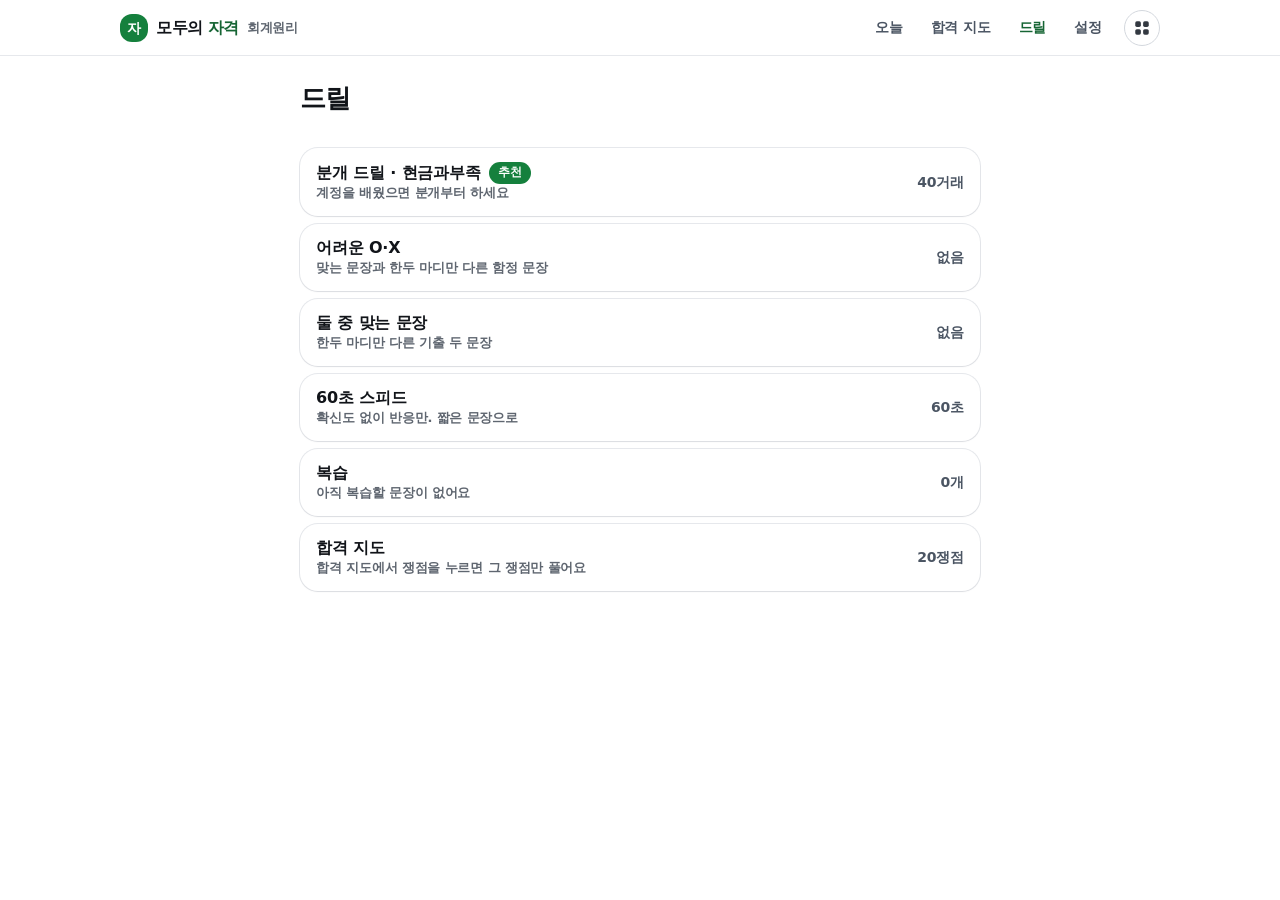
==== commit 28936e81: "계정별 분개 드릴 이식: 회계 과목 (11-10)" ====
--- a/drill.html
+++ b/drill.html
@@ -25,12 +25,13 @@
 <script src="data/ready.js"></script>
 <script src="js/boot.js"></script>
 <script src="js/store.js"></script>
+<script src="js/journal-rec.js?v=1110v"></script>
 <script>
 (function () {
   "use strict";
   GB.mountNav("drill.html");
   var S = GB.state(), done = Object.keys(S.pairs).filter(function (k) { return S.pairs[k].ok; }).length;
-  var wrong = GB.wrongList().length, mis = Object.keys(S.ans).filter(function (id) { return S.ans[id].kind === "오개념"; }).length;
+  var wrong = GB.wrongList().length + (window.JREC ? JREC.reviewCount() : 0), mis = Object.keys(S.ans).filter(function (id) { return S.ans[id].kind === "오개념"; }).length;
   var rows = [
     ["ox.html?mode=hard", "어려운 O·X", "맞는 문장과 한두 마디만 다른 함정 문장" + (mis ? " · 확신했는데 틀린 " + mis + "개 먼저" : ""), (GB.pairs().length ? GB.pairs().length + "개" : "없음")],
     ["ox.html?mode=pair", "둘 중 맞는 문장", "한두 마디만 다른 기출 두 문장", (GB.pairs().length ? done + " / " + GB.pairs().length : "없음")],
@@ -38,6 +39,7 @@
     ["ox.html?mode=wrong", "복습", wrong ? "최근에 틀린 것부터" : "아직 복습할 문장이 없어요", wrong + "개"],
     ["skilltree.html", "합격 지도", "합격 지도에서 쟁점을 누르면 그 쟁점만 풀어요", GB.nodes.length + "쟁점"]
   ];
+  try { var jc = window.JREC && JREC.on() ? JREC.current() : null; if (jc) rows.unshift([JREC.href(jc.unit, jc.acct), "분개 드릴 · " + jc.acct.n, "계정을 배웠으면 분개부터 하세요", JREC.count(jc.unit) + "거래"]); } catch (e) {}
   /* 지금 할 것: 복습할 문항이 있으면 복습, 없으면 목록 첫 줄 */
   var REC = (typeof wrong !== "undefined" && wrong && rows.filter(function (r) { return /mode=wrong/.test(r[0]); })[0]) ? "ox.html?mode=wrong" : rows[0][0];
   document.getElementById("ls").innerHTML = rows.map(function (r) {
--- a/css/app.css
+++ b/css/app.css
@@ -595,3 +595,16 @@
 html body .stones{position:sticky;top:56px;z-index:19;background:var(--bg);margin:0 -20px;padding:12px 20px 8px}
 html body .tpad-btn{margin-bottom:22px}
 html body b,html body strong{font-weight:700}
+/* 작은 칩(「예상」 딱지 · 과목 알약 · 「알고 맞힘」 딱지 · 쟁점 이름)은 한 가지 모양: 높이 28 · 모서리 999 · 13px 600 */
+html body .chip,html body .qcard .chip,html body .subs a,html body .subs span{display:inline-flex;align-items:center;gap:4px;height:28px;padding:0 12px;border:0;border-radius:999px;font-size:13px;font-weight:600;line-height:1;background:var(--surface-2);color:var(--ink-3);white-space:nowrap;box-sizing:border-box}
+html body .chip.cta,html body .subs a.on{background:var(--pt-soft);color:var(--pt-ink);font-weight:700}
+html body .subs span small{font-size:13px;margin-left:2px}
+/* 성취 계단 · 갈래 색은 포인트 색 한 가지의 진하기로만 */
+:root,:root[data-skin="white"]{--lv1:color-mix(in srgb,var(--cta) 22%,#fff);--lv2:color-mix(in srgb,var(--cta) 55%,#fff);--lv3:var(--cta);--pt1:var(--cta);--pt2:var(--cta-2);--pt3:color-mix(in srgb,var(--cta) 55%,#fff);--pt4:var(--cta);--pt5:var(--cta-2);--pt6:color-mix(in srgb,var(--cta) 55%,#fff);--fam-geo:var(--cta);--fam-soc:var(--cta-2);--fam-eth:color-mix(in srgb,var(--cta) 55%,#fff);--mint:var(--cta-2)}
+/* 접힌 칸 — 설명 · 근거 글은 접어 둔다 */
+details.fold{margin-top:12px;border:1px solid var(--l1);border-radius:18px;background:var(--surface)}
+details.fold>summary{cursor:pointer;list-style:none;padding:14px 16px;font-size:14px;font-weight:700;color:var(--ink-3);display:flex;justify-content:space-between}
+details.fold>summary::-webkit-details-marker{display:none}
+details.fold>summary::after{content:"+"}
+details.fold[open]>summary::after{content:"−"}
+details.fold>div,details.fold>ul{margin:0 16px 14px}
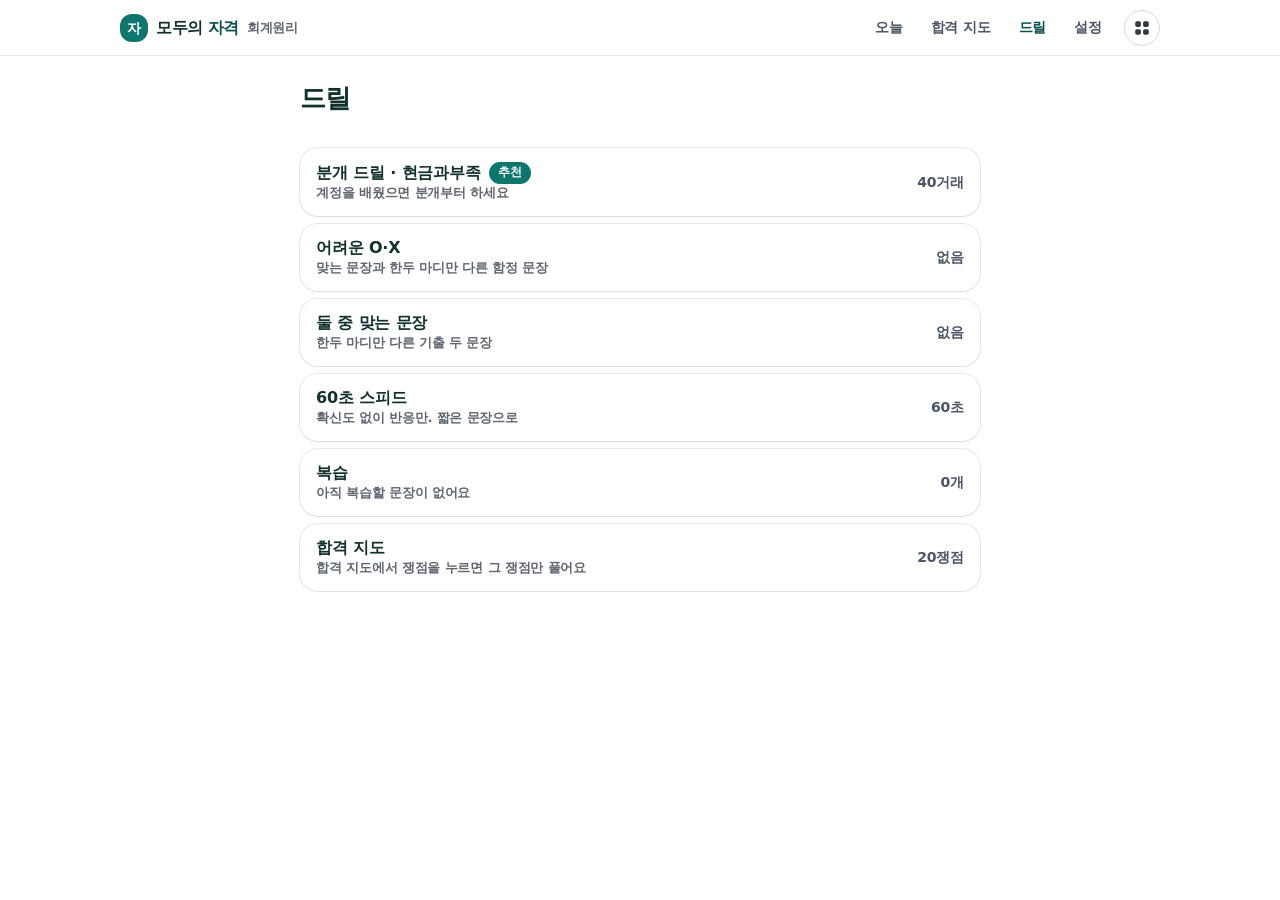
==== commit 01ba5769: "청록 하나로 색 통일 · 개념어 새 자료 · 분개 드릴 새 틀과 「분개 · T계정」 판 (11-11) - 브랜드별 포인트 색을 내리고 청록(#0F766E) 하나로 통일. 구분은 진" ====
--- a/drill.html
+++ b/drill.html
@@ -2,13 +2,13 @@
 <html lang="ko">
 <head>
 <meta charset="utf-8">
-<meta name="theme-color" content="#15803D">
+<meta name="theme-color" content="#0F766E">
 <meta name="viewport" content="width=device-width,initial-scale=1,viewport-fit=cover">
 <title>드릴 — 모두의 자격</title>
 <link rel="icon" href="icons/favicon.svg">
 <link rel="manifest" href="manifest.webmanifest">
 <script>try{document.documentElement.dataset.skin=localStorage.getItem("mj.skin")||"white"}catch(e){document.documentElement.dataset.skin="white"}</script>
-<link rel="stylesheet" href="css/app.css">
+<link rel="stylesheet" href="css/app.css?v=1111h">
 <style>
   .hd{padding:26px 0 4px}
   .hd h1{font-size:26px}
@@ -21,11 +21,11 @@
   <div class="hd"><h1>드릴</h1></div>
   <div class="list sec" id="ls"></div>
 </div>
-<script src="js/catalog.js"></script>
-<script src="data/ready.js"></script>
-<script src="js/boot.js"></script>
-<script src="js/store.js"></script>
-<script src="js/journal-rec.js?v=1110v"></script>
+<script src="js/catalog.js?v=1111h"></script>
+<script src="data/ready.js?v=1111h"></script>
+<script src="js/boot.js?v=1111h"></script>
+<script src="js/store.js?v=1111h"></script>
+<script src="js/journal-rec.js?v=1111h"></script>
 <script>
 (function () {
   "use strict";
@@ -47,9 +47,9 @@
   }).join("");
 })();
 </script>
-<script src="js/zzsfx.js?v=1009a" defer></script><script src="js/zzajan.js?v=1009a" defer></script>
-<script src="js/terrahome.js?v=1021a" data-slot=".nav .in" defer></script>
-<script src="js/supa.config.js"></script>
-<script src="js/research.js" data-service="jagyeok"></script>
+<script src="js/zzsfx.js?v=1111h" defer></script><script src="js/zzajan.js?v=1111h" defer></script>
+<script src="js/terrahome.js?v=1111h" data-slot=".nav .in" defer></script>
+<script src="js/supa.config.js?v=1111h"></script>
+<script src="js/research.js?v=1111h" data-service="jagyeok"></script>
 </body>
 </html>
--- a/css/app.css
+++ b/css/app.css
@@ -1,4 +1,4 @@
-.gc{display:inline-block;font-style:normal;font-size:.72em;font-weight:700;line-height:1;padding:.32em .6em;margin-left:.35em;border-radius:999px;vertical-align:.12em;color:#fff;background:#E5484D;letter-spacing:.02em}
+.gc{display:inline-block;font-style:normal;font-size:.72em;font-weight:700;line-height:1;padding:.32em .6em;margin-left:.35em;border-radius:999px;vertical-align:.12em;color:#fff;background:#0F766E;letter-spacing:.02em}
 /* ═══════════════════════════════════════════════════════════
    진격의 공시 · 행정법 — 화면 공통 (2026-09-23)
 
@@ -12,12 +12,12 @@
   --bg:#FFFFFF; --bg-2:#FAFAFB; --surface:#FFFFFF; --surface-2:#F7F8FA; --surface-3:#EFF1F4;
   --line:#E6E8EC; --line-2:#D3D7DD; --line-3:#B4BAC3;
   --ink:#111419; --ink-2:#333941; --ink-3:#4B5563; --ink-4:#5F6670;
-  --cta:#15803D; --cta-2:#166534; --cta-soft:rgba(21,128,61,.10); --cta-line:rgba(21,128,61,.40);
+  --cta:#0F766E; --cta-2:#0B5F59; --cta-soft:rgba(15,118,110,.10); --cta-line:rgba(15,118,110,.40);
   --ok:#16B364; --ok-soft:rgba(22,179,100,.10);
   --no:#E5322D; --no-soft:rgba(229,50,45,.08);
   --warn:#C2410C; --warn-soft:rgba(194,65,12,.09);      /* 오개념(확신 오답) — 빨강과 다르게 */
-  --mark:rgba(21,128,61,.16);
-  --lv0:#EFF1F4; --lv1:#F7C9CD; --lv2:#EE7A83; --lv3:#E5202E;   /* 성취 계단 — 진할수록 잘한 것 */
+  --mark:rgba(15,118,110,.16);
+  --lv0:#EFF1F4; --lv1:#D4ECEA; --lv2:#96D2CD; --lv3:#0F766E;   /* 성취 계단 — 진할수록 잘한 것 */
   --font:"Pretendard Variable",Pretendard,"Noto Sans KR","Malgun Gothic",system-ui,sans-serif;
   --r1:12px; --r2:12px; --r3:14px;
   --s1:8px; --s2:16px; --s3:24px; --s4:32px; --s5:48px;
@@ -186,8 +186,8 @@
   --title:var(--font); --kr:var(--font); --mono:var(--font); --tw:800; --tls:-.05em; --s6:64px;
   --red:var(--cta); --red-2:var(--cta-2); --red-soft:var(--cta-soft); --red-line:var(--cta-line);
   --stage:#FFFFFF; --stage-2:#FFFFFF; --stage-line:#DEE1E6; --stage-ink:#111419; --stage-ink-2:#6B717A;
-  --star:#E6E8EC; --neb-1:rgba(229,32,46,.07); --neb-2:rgba(17,20,25,.03); --core-glow:#E5202E;
-  --fam-geo:#E5202E; --fam-soc:#8E1420; --fam-eth:#FF6A74; --mint:#B0353A;
+  --star:#E6E8EC; --neb-1:rgba(15,118,110,.07); --neb-2:rgba(17,20,25,.03); --core-glow:#0F766E;
+  --fam-geo:#0F766E; --fam-soc:#148E84; --fam-eth:#97D2CD; --mint:#0F766E;
 }
 :root[data-skin="jelly"]{
   --stage:#FFFFFF; --stage-2:#FFF7FA; --stage-line:#F6D3E0; --stage-ink:#2A1420; --stage-ink-2:#6A4659;
@@ -432,8 +432,8 @@
  * 색은 앱의 --pt. 클래스는 전부 tq- 로 시작한다. tera-q.js 와 같이 싣는다.
  * 화면 틀: .tq-top(머리) → .tq-prog(진행) → .tq-meta(번호 · 최빈출 · 단추) → .tq-stem(발문) → .tq-choices | .tq-ox → .tq-exp(해설) · .tq-bar(아래 줄) · .tq-omr(답안 번호판)
  */
-:root { --tq-p: var(--pt, var(--t-app, var(--cta, #E5202E))); --tq-ps: color-mix(in srgb, var(--tq-p) 8%, #fff); --tq-pi: color-mix(in srgb, var(--tq-p) 78%, #111419);
-  --tq-ink: #111827; --tq-ink2: #333941; --tq-sub: #5F6670; --tq-line: #E2E8F0; --tq-fill: #F1F5F9; --tq-ok: #16B364; --tq-no: #E5322D; }
+:root { --tq-p: var(--pt, var(--t-app, var(--cta, #0F766E))); --tq-ps: color-mix(in srgb, var(--tq-p) 8%, #fff); --tq-pi: color-mix(in srgb, var(--tq-p) 78%, #111419);
+  --tq-ink: #111827; --tq-ink2: #333941; --tq-sub: #5F6670; --tq-line: #DCE7E5; --tq-fill: #EFF5F4; --tq-ok: #16B364; --tq-no: #E5322D; }
 
 /* 머리: ‹ 과목 이름 …… 시간 */
 .tq-top { display: flex; align-items: center; gap: 8px; height: 56px; padding: 0 16px; }
@@ -451,17 +451,17 @@
 .tq-meta { display: flex; align-items: center; gap: 10px; min-height: 36px; margin-bottom: 10px; }
 .tq-meta .tq-no { font-weight:500;font-size:14px;line-height:1; color: #5F6670; }
 .tq-meta .tq-sp { flex: 1; }
-.tq-stars { font-size: 14px; line-height: 1; letter-spacing: 1px; } .tq-stars b { color: var(--tq-p); font-weight: 500; } .tq-stars i { color: #E2E8F0; font-style: normal; }
+.tq-stars { font-size: 14px; line-height: 1; letter-spacing: 1px; } .tq-stars b { color: var(--tq-p); font-weight: 500; } .tq-stars i { color: #DCE7E5; font-style: normal; }
 .tq-tier { display: inline-grid; place-items: center; width: 22px; height: 22px; border-radius: 50%; font-weight: 800; font-size: 13px; line-height: 1; color: #fff; }
 .tq-tier-S { background: var(--tq-p); } .tq-tier-A { background: color-mix(in srgb, var(--tq-p) 55%, #fff); } .tq-tier-B { background: color-mix(in srgb, var(--tq-p) 18%, #fff); color: var(--tq-pi); } .tq-tier-C { background: #E9ECF0; color: #5F6670; }
 .tq-badge { display: inline-flex; align-items: center; gap: 3px; font-weight:500;font-size:13px;line-height:1; color: #4B5563; }
-.tq-badge svg { width: 14px; height: 14px; color: #F97316; } .tq-badge b { font-weight: 600; }
+.tq-badge svg { width: 14px; height: 14px; color: #0F766E; } .tq-badge b { font-weight: 600; }
 .tq-icon { flex: none; width: 32px; height: 32px; border-radius: 999px; border: 1px solid var(--tq-line); background: #fff; color: #5F6670; display: grid; place-items: center; cursor: pointer; padding: 0; }
 .tq-icon svg { width: 17px; height: 17px; } .tq-icon.is-on { background: var(--tq-p); border-color: var(--tq-p); color: #fff; }
 
 /* 발문 */
 .tq-stem { font-weight:600;font-size:20px;line-height:30px; color: var(--tq-ink); letter-spacing: -.5px; word-break: keep-all; overflow-wrap: anywhere; margin: 0 0 22px; }
-.tq-box { margin: -8px 0 22px; padding: 14px 16px; border-radius: 12px; background: #F8FAFC; border: 1px solid var(--tq-line); font-weight:500;font-size:16px;line-height:28px; color: var(--tq-ink2); }
+.tq-box { margin: -8px 0 22px; padding: 14px 16px; border-radius: 12px; background: #F4F9F8; border: 1px solid var(--tq-line); font-weight:500;font-size:16px;line-height:28px; color: var(--tq-ink2); }
 
 /* 개념어: 물결 밑줄 + 뜻 말풍선 */
 .tq-term { padding: 0 1px; border-radius: 0; cursor: help; color: inherit; text-decoration: none; outline: none;
@@ -469,9 +469,9 @@
 .tq-term:hover, .tq-term:focus, .tq-term.is-on { background: color-mix(in srgb, var(--tq-p) 22%, #fff); }
 .tq-terms-off .tq-term { color: inherit; text-decoration: none; cursor: inherit; background: none; padding: 0; pointer-events: none; }
 .tq-bubble { --tail: 50%; position: fixed; z-index: 2147482000; max-width: min(320px, calc(100vw - 16px)); padding: 9px 14px; background: #fff; color: #1E293B; font: 600 13px/1.45 'Pretendard Variable', Pretendard, -apple-system, 'Malgun Gothic', sans-serif; letter-spacing: -.2px;
-  border: 0; border-radius: 14px; box-shadow: 0 14px 34px -14px rgba(15, 23, 42, .45), 0 0 0 1px #E2E8F0; word-break: keep-all; }
-.tq-bubble::after { content: ""; position: absolute; top: 100%; left: var(--tail); width: 10px; height: 10px; margin: -5px 0 0 -5px; background: #fff; box-shadow: 1px 1px 0 #E2E8F0; border-radius: 0 0 3px; transform: rotate(45deg); }
-.tq-bubble.is-below::after { top: 0; box-shadow: -1px -1px 0 #E2E8F0; border-radius: 3px 0 0; }
+  border: 0; border-radius: 14px; box-shadow: 0 14px 34px -14px rgba(15, 23, 42, .45), 0 0 0 1px #DCE7E5; word-break: keep-all; }
+.tq-bubble::after { content: ""; position: absolute; top: 100%; left: var(--tail); width: 10px; height: 10px; margin: -5px 0 0 -5px; background: #fff; box-shadow: 1px 1px 0 #DCE7E5; border-radius: 0 0 3px; transform: rotate(45deg); }
+.tq-bubble.is-below::after { top: 0; box-shadow: -1px -1px 0 #DCE7E5; border-radius: 3px 0 0; }
 
 /* 선지: 판 없이 줄로. 번호 동그라미 30px */
 .tq-choices { list-style: none; margin: 0; padding: 0; display: grid; gap: 10px; }
@@ -487,7 +487,7 @@
 
 /* O·X: 높이 64px(화면표준 4절) */
 .tq-ox { display: grid; grid-template-columns: 1fr 1fr; gap: 10px; }
-.tq-ox button { height: 64px; border-radius: 14px; border: 1.5px solid #CBD5E1; background: #fff; font-weight:800;font-size:26px;line-height:1; color: var(--tq-ink); cursor: pointer; }
+.tq-ox button { height: 64px; border-radius: 14px; border: 1.5px solid #C5D6D3; background: #fff; font-weight:800;font-size:26px;line-height:1; color: var(--tq-ink); cursor: pointer; }
 .tq-ox button.is-ok { border-color: var(--tq-ok); color: var(--tq-ok); background: color-mix(in srgb, var(--tq-ok) 10%, #fff); }
 .tq-ox button.is-no { border-color: var(--tq-no); color: var(--tq-no); background: color-mix(in srgb, var(--tq-no) 8%, #fff); }
 .tq-ox button.is-rest { color: #94A3B8; }
@@ -511,7 +511,7 @@
 .tq-nav:disabled { opacity: .4; cursor: default; }
 
 /* 답안 번호판 + 안 푼 문제로 이동 */
-.tq-omr { padding: 15px; border-radius: 12px; background: #fff; border: 1px solid #EDF2F7; box-shadow: 0 10px 26px rgba(15, 23, 42, .07); }
+.tq-omr { padding: 15px; border-radius: 12px; background: #fff; border: 1px solid #EEF4F3; box-shadow: 0 10px 26px rgba(15, 23, 42, .07); }
 .tq-jump { display: flex; align-items: center; justify-content: center; gap: 8px; width: 100%; height: 42px; border-radius: 12px; border: 0; background: color-mix(in srgb, var(--tq-p) 9%, #fff); color: var(--tq-pi); font-weight:600;font-size:14px;line-height:1; cursor: pointer; }
 .tq-jump b { display: inline-grid; place-items: center; min-width: 22px; height: 22px; padding: 0 6px; border-radius: 999px; background: var(--tq-p); color: #fff; font-weight:700;font-size:13px;line-height:1; }
 .tq-jump[hidden] { display: none; }
@@ -522,7 +522,7 @@
 .tq-omr-row i.is-on { background: color-mix(in srgb, var(--tq-p) 70%, #fff); border-color: transparent; color: #fff; }
 
 /* 안내 말풍선 */
-.tq-coach { position: absolute; z-index: 2147481500; width: 250px; padding: 14px 14px 12px; border-radius: 14px; background: #fff; color: #333941; box-shadow: 0 18px 40px -16px rgba(15, 23, 42, .45), 0 0 0 1px #E2E8F0; font: 400 13px/1.55 'Pretendard Variable', Pretendard, -apple-system, 'Malgun Gothic', sans-serif; letter-spacing: -.3px; }
+.tq-coach { position: absolute; z-index: 2147481500; width: 250px; padding: 14px 14px 12px; border-radius: 14px; background: #fff; color: #333941; box-shadow: 0 18px 40px -16px rgba(15, 23, 42, .45), 0 0 0 1px #DCE7E5; font: 400 13px/1.55 'Pretendard Variable', Pretendard, -apple-system, 'Malgun Gothic', sans-serif; letter-spacing: -.3px; }
 .tq-coach b { display: block; font-weight:800;font-size:14px;line-height:1.3; margin-bottom: 6px; color: var(--tq-pi); } .tq-coach p { margin: 0 0 12px; color: #4B5563; word-break: keep-all; }
 .tq-coach div { display: flex; align-items: center; justify-content: space-between; }
 .tq-coach button { border: 0; cursor: pointer; font-weight:600;font-size:13px;line-height:1; } .tq-coach-off { background: none; color: #94A3B8; padding: 8px 6px; }
@@ -554,7 +554,7 @@
 html body .sent.tq-stem{font:600 20px/30px var(--font);letter-spacing:-.5px;color:#111827;margin:0 0 22px}
 @media (max-width:389px){html body .sent.tq-stem{font-size:16px;line-height:28px}}
 html body .stones{display:flex;align-items:center;gap:12px;position:static;height:auto;margin:10px 0 18px;background:none;overflow:visible;border-radius:0}
-html body .stones .trk{flex:1;height:8px;border-radius:999px;background:#F1F5F9;overflow:hidden}
+html body .stones .trk{flex:1;height:8px;border-radius:999px;background:#EFF5F4;overflow:hidden}
 html body .stones .trk i{display:block;height:100%;border-radius:999px;background:var(--cta);transition:width .3s}
 html body .stones .left{display:inline;font:500 13px/1 var(--font);color:#5F6670;white-space:nowrap}
 html body .stones .left b{font-weight:800;color:#111827}
@@ -608,3 +608,8 @@
 details.fold>summary::after{content:"+"}
 details.fold[open]>summary::after{content:"−"}
 details.fold>div,details.fold>ul{margin:0 16px 14px}
+
+/* ════════ 1111h 청록 단일톤(대표님 확정 11-11 · 화면표준 16절): 색은 청록 하나, 진하기로만 구분. 정답 초록 · 오답 빨강만 남긴다 ════════ */
+html:root{--cta:#0F766E;--cta-2:#0B5F59;--cta-soft:rgba(15,118,110,.10);--cta-line:rgba(15,118,110,.40);--mark:rgba(15,118,110,.16);
+  --pt:#0F766E;--pt-2:#0B5F59;--pt-soft:rgba(15,118,110,.10);--pt-ink:#0B4F4A;--ink:#12302D;--line:#DCE7E5;
+  --tq-p:#0F766E;--tq-ps:#EEF7F6;--tq-pi:#0B4F4A;--zs-red:#0F766E}
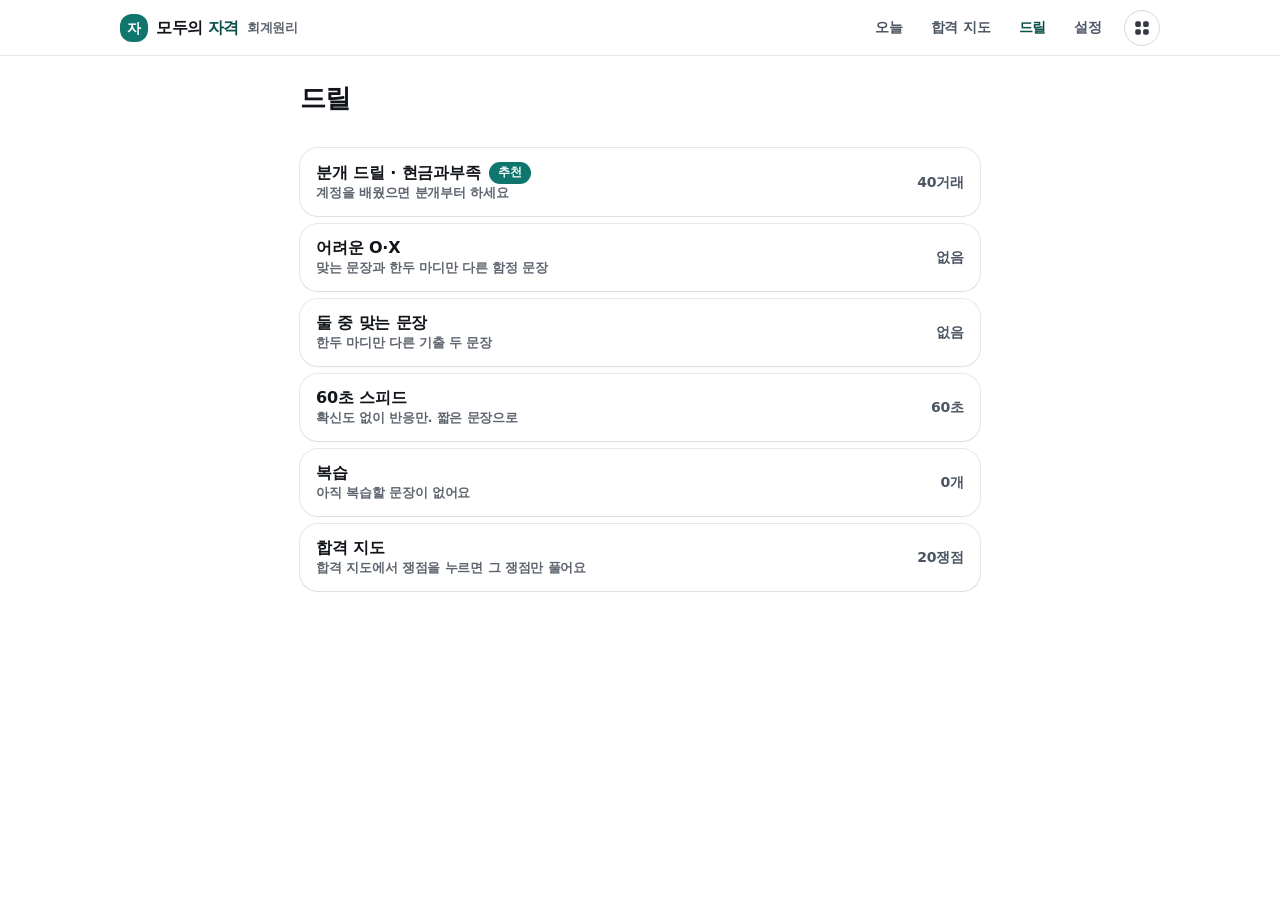
==== commit 308a4350: "자격 앱 글씨를 검정으로 (11-12) 글씨 변수 #12302D를 #111419로, 문제 글 색 #111827과 안내 띠 제목, 분개 드릴 제목 청록 글씨를 검정으로, 선 #DCE" ====
--- a/drill.html
+++ b/drill.html
@@ -5,10 +5,10 @@
 <meta name="theme-color" content="#0F766E">
 <meta name="viewport" content="width=device-width,initial-scale=1,viewport-fit=cover">
 <title>드릴 — 모두의 자격</title>
-<link rel="icon" href="icons/favicon.svg">
+<link rel="icon" href="icons/favicon.svg" type="image/svg+xml"><link rel="apple-touch-icon" href="icons/icon-192.png">
 <link rel="manifest" href="manifest.webmanifest">
 <script>try{document.documentElement.dataset.skin=localStorage.getItem("mj.skin")||"white"}catch(e){document.documentElement.dataset.skin="white"}</script>
-<link rel="stylesheet" href="css/app.css?v=1111h">
+<link rel="stylesheet" href="css/app.css?v=1112k">
 <style>
   .hd{padding:26px 0 4px}
   .hd h1{font-size:26px}
@@ -23,7 +23,7 @@
 </div>
 <script src="js/catalog.js?v=1111h"></script>
 <script src="data/ready.js?v=1111h"></script>
-<script src="js/boot.js?v=1111h"></script>
+<script src="js/boot.js?v=1112b"></script>
 <script src="js/store.js?v=1111h"></script>
 <script src="js/journal-rec.js?v=1111h"></script>
 <script>
--- a/css/app.css
+++ b/css/app.css
@@ -433,7 +433,7 @@
  * 화면 틀: .tq-top(머리) → .tq-prog(진행) → .tq-meta(번호 · 최빈출 · 단추) → .tq-stem(발문) → .tq-choices | .tq-ox → .tq-exp(해설) · .tq-bar(아래 줄) · .tq-omr(답안 번호판)
  */
 :root { --tq-p: var(--pt, var(--t-app, var(--cta, #0F766E))); --tq-ps: color-mix(in srgb, var(--tq-p) 8%, #fff); --tq-pi: color-mix(in srgb, var(--tq-p) 78%, #111419);
-  --tq-ink: #111827; --tq-ink2: #333941; --tq-sub: #5F6670; --tq-line: #DCE7E5; --tq-fill: #EFF5F4; --tq-ok: #16B364; --tq-no: #E5322D; }
+  --tq-ink: #111419; --tq-ink2: #333941; --tq-sub: #5F6670; --tq-line: #E5E7EB; --tq-fill: #EFF5F4; --tq-ok: #16B364; --tq-no: #E5322D; }
 
 /* 머리: ‹ 과목 이름 …… 시간 */
 .tq-top { display: flex; align-items: center; gap: 8px; height: 56px; padding: 0 16px; }
@@ -451,7 +451,7 @@
 .tq-meta { display: flex; align-items: center; gap: 10px; min-height: 36px; margin-bottom: 10px; }
 .tq-meta .tq-no { font-weight:500;font-size:14px;line-height:1; color: #5F6670; }
 .tq-meta .tq-sp { flex: 1; }
-.tq-stars { font-size: 14px; line-height: 1; letter-spacing: 1px; } .tq-stars b { color: var(--tq-p); font-weight: 500; } .tq-stars i { color: #DCE7E5; font-style: normal; }
+.tq-stars { font-size: 14px; line-height: 1; letter-spacing: 1px; } .tq-stars b { color: var(--tq-p); font-weight: 500; } .tq-stars i { color: #E5E7EB; font-style: normal; }
 .tq-tier { display: inline-grid; place-items: center; width: 22px; height: 22px; border-radius: 50%; font-weight: 800; font-size: 13px; line-height: 1; color: #fff; }
 .tq-tier-S { background: var(--tq-p); } .tq-tier-A { background: color-mix(in srgb, var(--tq-p) 55%, #fff); } .tq-tier-B { background: color-mix(in srgb, var(--tq-p) 18%, #fff); color: var(--tq-pi); } .tq-tier-C { background: #E9ECF0; color: #5F6670; }
 .tq-badge { display: inline-flex; align-items: center; gap: 3px; font-weight:500;font-size:13px;line-height:1; color: #4B5563; }
@@ -469,9 +469,9 @@
 .tq-term:hover, .tq-term:focus, .tq-term.is-on { background: color-mix(in srgb, var(--tq-p) 22%, #fff); }
 .tq-terms-off .tq-term { color: inherit; text-decoration: none; cursor: inherit; background: none; padding: 0; pointer-events: none; }
 .tq-bubble { --tail: 50%; position: fixed; z-index: 2147482000; max-width: min(320px, calc(100vw - 16px)); padding: 9px 14px; background: #fff; color: #1E293B; font: 600 13px/1.45 'Pretendard Variable', Pretendard, -apple-system, 'Malgun Gothic', sans-serif; letter-spacing: -.2px;
-  border: 0; border-radius: 14px; box-shadow: 0 14px 34px -14px rgba(15, 23, 42, .45), 0 0 0 1px #DCE7E5; word-break: keep-all; }
-.tq-bubble::after { content: ""; position: absolute; top: 100%; left: var(--tail); width: 10px; height: 10px; margin: -5px 0 0 -5px; background: #fff; box-shadow: 1px 1px 0 #DCE7E5; border-radius: 0 0 3px; transform: rotate(45deg); }
-.tq-bubble.is-below::after { top: 0; box-shadow: -1px -1px 0 #DCE7E5; border-radius: 3px 0 0; }
+  border: 0; border-radius: 14px; box-shadow: 0 14px 34px -14px rgba(15, 23, 42, .45), 0 0 0 1px #E5E7EB; word-break: keep-all; }
+.tq-bubble::after { content: ""; position: absolute; top: 100%; left: var(--tail); width: 10px; height: 10px; margin: -5px 0 0 -5px; background: #fff; box-shadow: 1px 1px 0 #E5E7EB; border-radius: 0 0 3px; transform: rotate(45deg); }
+.tq-bubble.is-below::after { top: 0; box-shadow: -1px -1px 0 #E5E7EB; border-radius: 3px 0 0; }
 
 /* 선지: 판 없이 줄로. 번호 동그라미 30px */
 .tq-choices { list-style: none; margin: 0; padding: 0; display: grid; gap: 10px; }
@@ -522,8 +522,8 @@
 .tq-omr-row i.is-on { background: color-mix(in srgb, var(--tq-p) 70%, #fff); border-color: transparent; color: #fff; }
 
 /* 안내 말풍선 */
-.tq-coach { position: absolute; z-index: 2147481500; width: 250px; padding: 14px 14px 12px; border-radius: 14px; background: #fff; color: #333941; box-shadow: 0 18px 40px -16px rgba(15, 23, 42, .45), 0 0 0 1px #DCE7E5; font: 400 13px/1.55 'Pretendard Variable', Pretendard, -apple-system, 'Malgun Gothic', sans-serif; letter-spacing: -.3px; }
-.tq-coach b { display: block; font-weight:800;font-size:14px;line-height:1.3; margin-bottom: 6px; color: var(--tq-pi); } .tq-coach p { margin: 0 0 12px; color: #4B5563; word-break: keep-all; }
+.tq-coach { position: absolute; z-index: 2147481500; width: 250px; padding: 14px 14px 12px; border-radius: 14px; background: #fff; color: #333941; box-shadow: 0 18px 40px -16px rgba(15, 23, 42, .45), 0 0 0 1px #E5E7EB; font: 400 13px/1.55 'Pretendard Variable', Pretendard, -apple-system, 'Malgun Gothic', sans-serif; letter-spacing: -.3px; }
+.tq-coach b { display: block; font-weight:800;font-size:14px;line-height:1.3; margin-bottom: 6px; color: #111419; } .tq-coach p { margin: 0 0 12px; color: #4B5563; word-break: keep-all; }
 .tq-coach div { display: flex; align-items: center; justify-content: space-between; }
 .tq-coach button { border: 0; cursor: pointer; font-weight:600;font-size:13px;line-height:1; } .tq-coach-off { background: none; color: #94A3B8; padding: 8px 6px; }
 .tq-coach-ok { height: 36px; padding: 0 14px; border-radius: 12px; background: var(--tq-p); color: #fff; font-weight: 700; }
@@ -547,17 +547,23 @@
 @media (max-width: 959px) { .tq-wrap .tq-omr { display: none; } .tq-wrap .tq-omr.is-open { display: block; position: fixed; left: 12px; right: 12px; bottom: 84px; z-index: 50; max-height: 60vh; overflow: auto; } }
 @media (max-width: 389px) { .tq-stem { font-size: 20px; line-height: 28px; } }
 
+/* 11-12 첫 안내 말풍선을 한 줄 띠로 줄임: 큰 말풍선이 선지를 가렸다(NCS 768px 에서 4번 선지 전부). 높이 약 52px · 8초 뒤 스스로 닫힘 */
+.tq-coach { width: auto; max-width: min(340px, calc(100vw - 24px)); padding: 9px 8px 9px 14px; display: grid; grid-template-columns: minmax(0, 1fr) auto; column-gap: 10px; align-items: center; border-radius: 14px; }
+.tq-coach b { grid-column: 1; margin: 0 0 1px; font-size: 13px; } .tq-coach p { grid-column: 1; margin: 0; font-size: 12.5px; line-height: 1.4; }
+.tq-coach div { grid-column: 2; grid-row: 1 / span 2; } .tq-coach-off { display: none; } .tq-coach-ok { height: 34px; }
+.tq-coach.tq-coach-flow { grid-column: 1 / -1; position: static; max-width: none; margin: 0 0 10px; box-shadow: 0 0 0 1px #E5E7EB; background: var(--tq-ps, #E3F2F0); }
+
 /* ══ 문제 화면 공용 부품(tera-q.css 값 그대로) — 기존 마크업에 맞춘 연결 규칙 ══ */
 :root{--pt:var(--cta)}
 html body .qcard{margin-top:0;padding:0;border:0;border-radius:0;background:none;box-shadow:none}
 html body .qcard .src{margin-bottom:10px}
-html body .sent.tq-stem{font:600 20px/30px var(--font);letter-spacing:-.5px;color:#111827;margin:0 0 22px}
+html body .sent.tq-stem{font:600 20px/30px var(--font);letter-spacing:-.5px;color:#111419;margin:0 0 22px}
 @media (max-width:389px){html body .sent.tq-stem{font-size:16px;line-height:28px}}
 html body .stones{display:flex;align-items:center;gap:12px;position:static;height:auto;margin:10px 0 18px;background:none;overflow:visible;border-radius:0}
 html body .stones .trk{flex:1;height:8px;border-radius:999px;background:#EFF5F4;overflow:hidden}
 html body .stones .trk i{display:block;height:100%;border-radius:999px;background:var(--cta);transition:width .3s}
 html body .stones .left{display:inline;font:500 13px/1 var(--font);color:#5F6670;white-space:nowrap}
-html body .stones .left b{font-weight:800;color:#111827}
+html body .stones .left b{font-weight:800;color:#111419}
 html body.focus .hd .cnt{display:none}
 html body .step{display:none}
 html body #oxb.mcb{display:grid;gap:10px;margin-top:0}
@@ -611,5 +617,5 @@
 
 /* ════════ 1111h 청록 단일톤(대표님 확정 11-11 · 화면표준 16절): 색은 청록 하나, 진하기로만 구분. 정답 초록 · 오답 빨강만 남긴다 ════════ */
 html:root{--cta:#0F766E;--cta-2:#0B5F59;--cta-soft:rgba(15,118,110,.10);--cta-line:rgba(15,118,110,.40);--mark:rgba(15,118,110,.16);
-  --pt:#0F766E;--pt-2:#0B5F59;--pt-soft:rgba(15,118,110,.10);--pt-ink:#0B4F4A;--ink:#12302D;--line:#DCE7E5;
+  --pt:#0F766E;--pt-2:#0B5F59;--pt-soft:rgba(15,118,110,.10);--pt-ink:#0B4F4A;--ink:#111419;--line:#E5E7EB;
   --tq-p:#0F766E;--tq-ps:#EEF7F6;--tq-pi:#0B4F4A;--zs-red:#0F766E}
